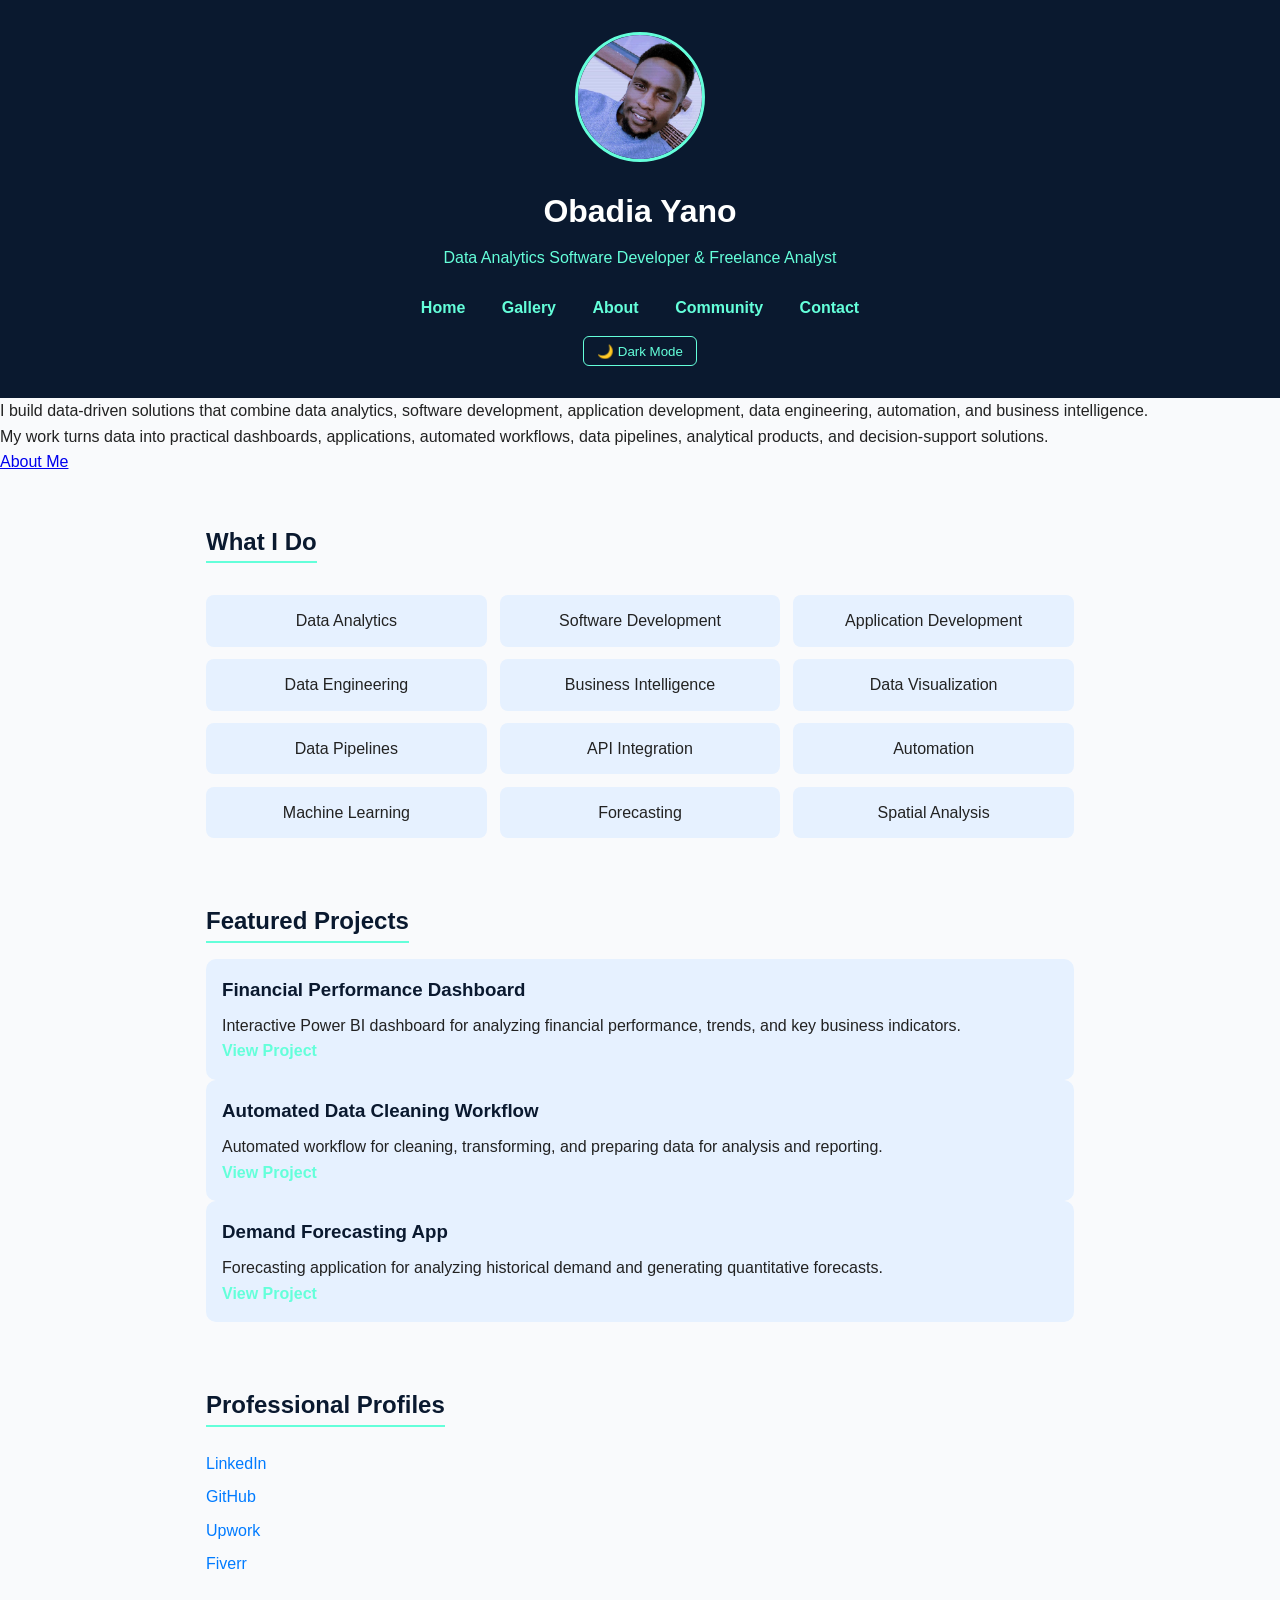
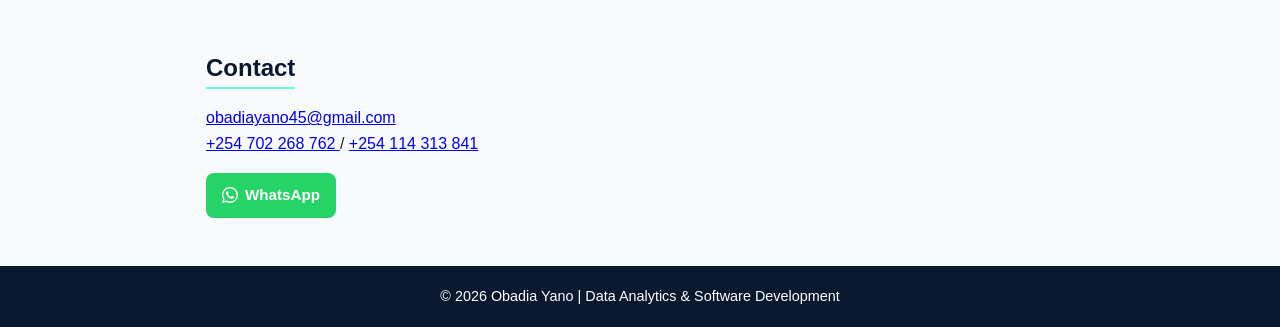
==== index.html @ 580455c5 "Remove hero section from index.html Removed hero section from the index.html file.  Signed-off-by: Y" ====
<!DOCTYPE html>
<html lang="en">

<head>
  <meta charset="UTF-8">
  <meta name="viewport" content="width=device-width, initial-scale=1.0">

  <meta
    name="description"
    content="Obadia Yano is a Data Analytics Software Developer working across data analytics, software development, application development, data engineering, automation, dashboards, APIs, forecasting, and business intelligence."
  >

  <title>Obadia Yano | Data Analytics Software Developer</title>

  <link rel="stylesheet" href="style.css">
</head>

<body>

  <!-- =========================================
       HEADER
       ========================================= -->

  <header>

  <div class="profile-section">

    <img
      src="yano.jpg"
      alt="Obadia Yano"
      class="profile-pic"
    >

    <h1>Obadia Yano</h1>

    <p class="subtitle">
      Data Analytics Software Developer & Freelance Analyst
    </p>

  </div>

  <nav>
    <a href="index.html">Home</a>
    <a href="gallery.html">Gallery</a>
    <a href="about.html">About</a>
    <a href="community.html">Community</a>
    <a href="#contact">Contact</a>
  </nav>

  <button
    id="theme-toggle"
    type="button"
    aria-label="Toggle dark mode">
    🌙 Dark Mode
  </button>

</header>


    <p>
      I build data-driven solutions that combine data analytics,
      software development, application development, data engineering,
      automation, and business intelligence.
    </p>

    <p>
      My work turns data into practical dashboards, applications,
      automated workflows, data pipelines, analytical products,
      and decision-support solutions.
    </p>

    <a href="about.html" class="btn">
      About Me
    </a>

  </section>


  <!-- =========================================
       WHAT I DO
       ========================================= -->

  <section class="fade-in">

    <h2>What I Do</h2>

    <ul class="skills-list">

      <li>Data Analytics</li>

      <li>Software Development</li>

      <li>Application Development</li>

      <li>Data Engineering</li>

      <li>Business Intelligence</li>

      <li>Data Visualization</li>

      <li>Data Pipelines</li>

      <li>API Integration</li>

      <li>Automation</li>

      <li>Machine Learning</li>

      <li>Forecasting</li>

      <li>Spatial Analysis</li>

    </ul>

  </section>


  <!-- =========================================
       FEATURED PROJECTS
       ========================================= -->

  <section class="fade-in">

    <h2>Featured Projects</h2>

    <div class="projects">

      <div class="project-card">

        <h3>Financial Performance Dashboard</h3>

        <p>
          Interactive Power BI dashboard for analyzing financial
          performance, trends, and key business indicators.
        </p>

        <a
          href="https://app.powerbi.com/view?r=eyJrIjoiZDYzMDY3MjMtMTlkMC00MjZhLTliOWUtNGQ0YzJhZDMxMzE3IiwidCI6IjBmZjgyZDc5LTZhYmQtNDA0Yi05ZWY2LTY0YjQ0NWRhMGE1NiJ9&pageName=ecc4593bc2b9614a6ef8&disablecdnExpiration=1777320042"
          target="_blank"
          rel="noopener noreferrer"
          class="btn">
          View Project
        </a>

      </div>


      <div class="project-card">

        <h3>Automated Data Cleaning Workflow</h3>

        <p>
          Automated workflow for cleaning, transforming, and preparing
          data for analysis and reporting.
        </p>

        <a
          href="https://github.com/YanoObed"
          target="_blank"
          rel="noopener noreferrer"
          class="btn">
          View Project
        </a>

      </div>


      <div class="project-card">

        <h3>Demand Forecasting App</h3>

        <p>
          Forecasting application for analyzing historical demand
          and generating quantitative forecasts.
        </p>

        <a
          href="https://github.com/YanoObed"
          target="_blank"
          rel="noopener noreferrer"
          class="btn">
          View Project
        </a>

      </div>

    </div>

  </section>


  <!-- =========================================
       PROFESSIONAL PROFILES
       ========================================= -->

  <section class="fade-in">

    <h2>Professional Profiles</h2>

    <ul class="links">

      <li>
        <a
          href="https://www.linkedin.com/in/obadia-yano-761025238/"
          target="_blank"
          rel="noopener noreferrer">
          LinkedIn
        </a>
      </li>

      <li>
        <a
          href="https://github.com/YanoObed"
          target="_blank"
          rel="noopener noreferrer">
          GitHub
        </a>
      </li>

      <li>
        <a
          href="https://www.upwork.com/freelancers/~016cd408593ab0bb49"
          target="_blank"
          rel="noopener noreferrer">
          Upwork
        </a>
      </li>

      <li>
        <a
          href="https://www.fiverr.com/trish_carol"
          target="_blank"
          rel="noopener noreferrer">
          Fiverr
        </a>
      </li>

    </ul>

  </section>


  <!-- =========================================
       CONTACT
       ========================================= -->

  <section id="contact" class="fade-in">

    <h2>Contact</h2>

    <p>
      <a href="mailto:obadiayano45@gmail.com">
        obadiayano45@gmail.com
      </a>
    </p>

    <p>
      <a href="tel:+254702268762">
        +254 702 268 762
      </a>
      /
      <a href="tel:+254114313841">
        +254 114 313 841
      </a>
    </p>

    <a
      href="https://wa.me/254702268762"
      target="_blank"
      rel="noopener noreferrer"
      class="whatsapp-btn"
      aria-label="Contact me on WhatsApp">

      <svg
        viewBox="0 0 24 24"
        aria-hidden="true">

        <path d="M17.472 14.382c-.297-.149-1.758-.867-2.03-.967-.273-.099-.471-.148-.67.15-.197.297-.767.966-.94 1.164-.173.199-.347.223-.644.075-.297-.15-1.255-.463-2.39-1.475-.883-.788-1.48-1.761-1.653-2.059-.173-.297-.018-.458.13-.606.134-.133.298-.347.446-.52.149-.174.198-.298.198-.497.099-.198.05-.372-.025-.521-.075-.148-.669-1.611-.916-2.206-.242-.579-.487-.5-.669-.51l-.57-.01c-.198 0-.52.074-.792.372-.272.297-1.04 1.016-1.04 2.479 0 1.462 1.065 2.875 1.213 3.074.149.198 2.096 3.2 5.077 4.487.709.306 1.262.489 1.694.626.712.227 1.36.195 1.872.118.571-.085 1.758-.719 2.006-1.413.248-.694.248-1.289.173-1.413-.074-.124-.272-.198-.57-.347m-5.421 7.403h-.004a9.87 9.87 0 01-5.031-1.378l-.361-.214-3.741.982 1-3.648-.235-.374a9.87 9.87 0 01-1.511-5.26c.001-5.45 4.436-9.884 9.888-9.884 2.64.001 5.122 1.03 6.986 2.896a9.825 9.825 0 012.893 6.994c-.002 5.45-4.437 9.884-9.884 9.884m8.413-18.297A11.815 11.815 0 0012.05 0C5.495 0 .16 5.335.158 11.892c0 2.096.547 4.142 1.588 5.946L.057 24l6.304-1.654a11.882 11.882 0 005.683 1.448h.005c6.554 0 11.89-5.335 11.893-11.893a11.821 11.821 0 00-3.478-8.413"/>
      </svg>

      <span>WhatsApp</span>

    </a>

  </section>


  <!-- =========================================
       FOOTER
       ========================================= -->

  <footer>

    <p>
      © 2026 Obadia Yano | Data Analytics & Software Development
    </p>

  </footer>


  <!-- =========================================
       JAVASCRIPT
       ========================================= -->

  <script src="script.js"></script>

</body>

</html>
---- style.css ----
:root {
  --bg-color: #f9fafc;
  --text-color: #222;
  --accent: #64ffda;
  --header-bg: #0a192f;
}

body.dark {
  --bg-color: #0a192f;
  --text-color: #f9fafc;
  --accent: #64ffda;
  --header-bg: #112240;
}

* {
  margin: 0;
  padding: 0;
  box-sizing: border-box;
  font-family: 'Segoe UI', Tahoma, Geneva, Verdana, sans-serif;
}

body {
  background-color: var(--bg-color);
  color: var(--text-color);
  line-height: 1.6;
  transition: background 0.4s, color 0.4s;
}

/* Header */
header {
  text-align: center;
  background-color: var(--header-bg);
  color: #fff;
  padding: 2rem 1rem;
}

.profile-section {
  display: flex;
  flex-direction: column;
  align-items: center;
}

.profile-pic,
.profile-image {
  width: 130px;
  height: 130px;
  object-fit: cover;
  border-radius: 50%;
  border: 3px solid var(--accent);
  display: block;
  margin: 0 auto 1.5rem;
}

.subtitle {
  color: var(--accent);
  margin-top: 0.5rem;
}

#theme-toggle {
  margin-top: 1rem;
  background: transparent;
  border: 1px solid var(--accent);
  color: var(--accent);
  padding: 0.4rem 0.8rem;
  border-radius: 6px;
  cursor: pointer;
  transition: background 0.3s;
}

#theme-toggle:hover {
  background: var(--accent);
  color: #0a192f;
}

/* Navigation */
nav {
  margin-top: 1.5rem;
}

nav a {
  color: var(--accent);
  text-decoration: none;
  margin: 0 1rem;
  font-weight: bold;
}

nav a:hover {
  text-decoration: underline;
}

/* Sections */
section {
  max-width: 900px;
  margin: 2rem auto;
  padding: 1rem;
}

h2 {
  color: var(--header-bg);
  margin-bottom: 1rem;
  border-bottom: 2px solid var(--accent);
  display: inline-block;
}

/* Skills */
.skills-list {
  list-style: none;
  display: grid;
  grid-template-columns: repeat(auto-fit, minmax(220px, 1fr));
  gap: 0.8rem;
  margin-top: 1rem;
}

.skills-list li {
  background: #e6f1ff;
  padding: 0.8rem;
  border-radius: 8px;
  text-align: center;
  font-weight: 500;
}

body.dark .skills-list li {
  background: #112240;
}

/* Projects */
.projects-grid {
  display: grid;
  grid-template-columns: repeat(auto-fit, minmax(260px, 1fr));
  gap: 1rem;
  margin-top: 1rem;
}

.project-card {
  background: #e6f1ff;
  border-radius: 10px;
  padding: 1rem;
  transition: transform 0.3s;
}

body.dark .project-card {
  background: #112240;
}

.project-card:hover {
  transform: translateY(-5px);
}

.project-card h3 {
  color: var(--header-bg);
  margin-bottom: 0.5rem;
}

.project-card a {
  color: var(--accent);
  font-weight: bold;
  text-decoration: none;
}

/* Links */
.links li {
  list-style: none;
  margin: 0.5rem 0;
}

.links a {
  color: var(--accent);
  text-decoration: none;
  font-weight: bold;
}

.links a:hover {
  text-decoration: underline;
}

/* Hire Me Button */
.hire-btn {
  display: inline-block;
  margin-top: 1rem;
  padding: 0.7rem 1.2rem;
  background: var(--accent);
  color: #0a192f;
  font-weight: bold;
  border-radius: 8px;
  text-decoration: none;
  transition: transform 0.2s ease, background 0.3s;
}

.hire-btn:hover {
  background: #fff;
  transform: scale(1.05);
}

/* Animations */
.fade-in {
  opacity: 0;
  transform: translateY(20px);
  transition: opacity 0.6s ease-out, transform 0.6s ease-out;
}

.fade-in.visible {
  opacity: 1;
  transform: translateY(0);
}

/* Footer */
footer {
  text-align: center;
  background: var(--header-bg);
  color: #fff;
  padding: 1.2rem 0;
  margin-top: 2rem;
  font-size: 0.9rem;
}

/* Responsive */
@media (max-width: 600px) {
  header h1 {
    font-size: 1.8rem;
  }

  nav a {
    display: inline-block;
    margin: 0.4rem;
    font-size: 0.9rem;
  }

  section {
    padding: 0.5rem;
  }
}

/* Blue Styling for Professional Links & Buttons */
/* Blue color for LinkedIn, GitHub, Upwork, and "View Project" links */
.links a[href*="linkedin"],
.links a[href*="github"],
.links a[href*="upwork"],
.links a[href*="fiverr"] {
  color: #007bff; /* bright blue */
  text-decoration: none;
  font-weight: normal;
}

.links a[href*="linkedin"]:hover,
.links a[href*="github"]:hover,
.links a[href*="upwork"]:hover,
.links a[href*="fiverr"]:hover {
  color: #0056b3; /* darker blue on hover */
  text-decoration: underline;
}

/* Dark mode */
body.dark .links a[href*="linkedin"],
body.dark .links a[href*="github"],
body.dark .links a[href*="upwork"],
body.dark .links a[href*="fiverr"] {
  color: #66aaff;
}

body.dark .links a[href*="linkedin"]:hover,
body.dark .links a[href*="github"]:hover,
body.dark .links a[href*="upwork"]:hover,
body.dark .links a[href*="fiverr"]:hover {
  color: #99cfff;
}

/* ============================= */
/* Hire Me Button in Blue */
/* ============================= */
.hire-btn {
  background: #007bff; /* main blue */
  color: #fff; /* white text */
  border: none;
  font-weight: bold;
  border-radius: 8px;
  text-decoration: none;
  transition: transform 0.2s ease, background 0.3s;
}

.hire-btn:hover {
  background: #0056b3; /* darker blue hover */
  transform: scale(1.05);
  color: #fff;
}

/* Dark mode version */
body.dark .hire-btn {
  background: #66aaff; /* lighter blue for dark backgrounds */
  color: #0a192f;
}

body.dark .hire-btn:hover {
  background: #99cfff;
  color: #0a192f;
}

/* ============================= */
/* COMMUNITY SECTION UPGRADE */
/* ============================= */

.community-section {
  padding: 50px 20px;
  text-align: center;
}

.community-section p {
  max-width: 600px;
  margin: 0 auto;
  opacity: 0.8;
}

/* Grid Layout */
.community-grid {
  display: grid;
  grid-template-columns: repeat(auto-fit, minmax(280px, 1fr));
  gap: 25px;
  margin-top: 30px;
}

/* Card Design */
.community-card {
  background: var(--header-bg);
  color: #fff;
  padding: 25px;
  border-radius: 12px;
  text-align: left;
  position: relative;
  overflow: hidden;
  transition: all 0.3s ease;
  border: 1px solid rgba(255,255,255,0.05);
}

/* Accent top line */
.community-card::before {
  content: "";
  position: absolute;
  top: 0;
  left: 0;
  width: 100%;
  height: 4px;
  background: var(--accent);
}

/* Hover effect */
.community-card:hover {
  transform: translateY(-8px) scale(1.01);
  box-shadow: 0 10px 25px rgba(0,0,0,0.2);
}

/* Titles */
.community-card h3 {
  margin-bottom: 8px;
  font-size: 1.2rem;
}

.community-card h4 {
  font-size: 0.9rem;
  opacity: 0.7;
  margin-bottom: 10px;
}

/* Text */
.community-card p {
  font-size: 0.95rem;
  line-height: 1.5;
}

/* List */
.community-card ul {
  margin: 10px 0;
  padding-left: 18px;
}

.community-card li {
  font-size: 0.9rem;
  margin-bottom: 5px;
}

/* Button Link */
.community-card a {
  display: inline-block;
  margin-top: 12px;
  padding: 8px 14px;
  background: var(--accent);
  color: #0a192f;
  font-weight: bold;
  border-radius: 6px;
  text-decoration: none;
  transition: 0.3s;
}

.community-card a:hover {
  background: #fff;
  color: #0a192f;
}

/* Dark Mode Fix */
body.dark .community-card {
  background: #112240;
}

/* =========================================
   FLOATING SOCIAL MEDIA ICONS
   ========================================= */

.floating-socials {
  position: fixed;
  right: 22px;
  bottom: 22px;

  display: flex;
  flex-direction: column;
  gap: 12px;

  z-index: 9999;
}

.floating-socials a {
  width: 50px;
  height: 50px;

  display: flex;
  align-items: center;
  justify-content: center;

  border-radius: 50%;

  background: #112240;
  color: #64ffda;

  font-size: 24px;
  text-decoration: none;

  box-shadow: 0 4px 12px rgba(0, 0, 0, 0.25);

  transition:
    transform 0.25s ease,
    opacity 0.25s ease,
    box-shadow 0.25s ease;
}

.floating-socials a:hover {
  transform: translateY(-4px) scale(1.08);
  opacity: 0.9;

  box-shadow:
    0 6px 18px rgba(0, 0, 0, 0.35);
}

.floating-socials a i {
  display: block;
}


/* =========================================
   MOBILE
   ========================================= */

@media (max-width: 600px) {

  .floating-socials {
    right: 15px;
    bottom: 15px;
    gap: 10px;
  }

  .floating-socials a {
    width: 45px;
    height: 45px;
    font-size: 21px;
  }

}

/* =========================================
   WHATSAPP CONTACT BUTTON
   ========================================= */

.whatsapp-btn {
  display: inline-flex;
  align-items: center;
  gap: 7px;

  margin-top: 1rem;
  padding: 0.65rem 1rem;

  background: #25D366;
  color: #fff;

  font-weight: bold;
  font-size: 0.95rem;
  border-radius: 8px;
  text-decoration: none;

  transition:
    transform 0.2s ease,
    background 0.3s ease;
}

.whatsapp-btn:hover {
  background: #1ebe5d;
  color: #fff;
  transform: translateY(-2px);
}

.whatsapp-btn svg {
  width: 16px;
  height: 16px;
  fill: currentColor;
  flex-shrink: 0;
}
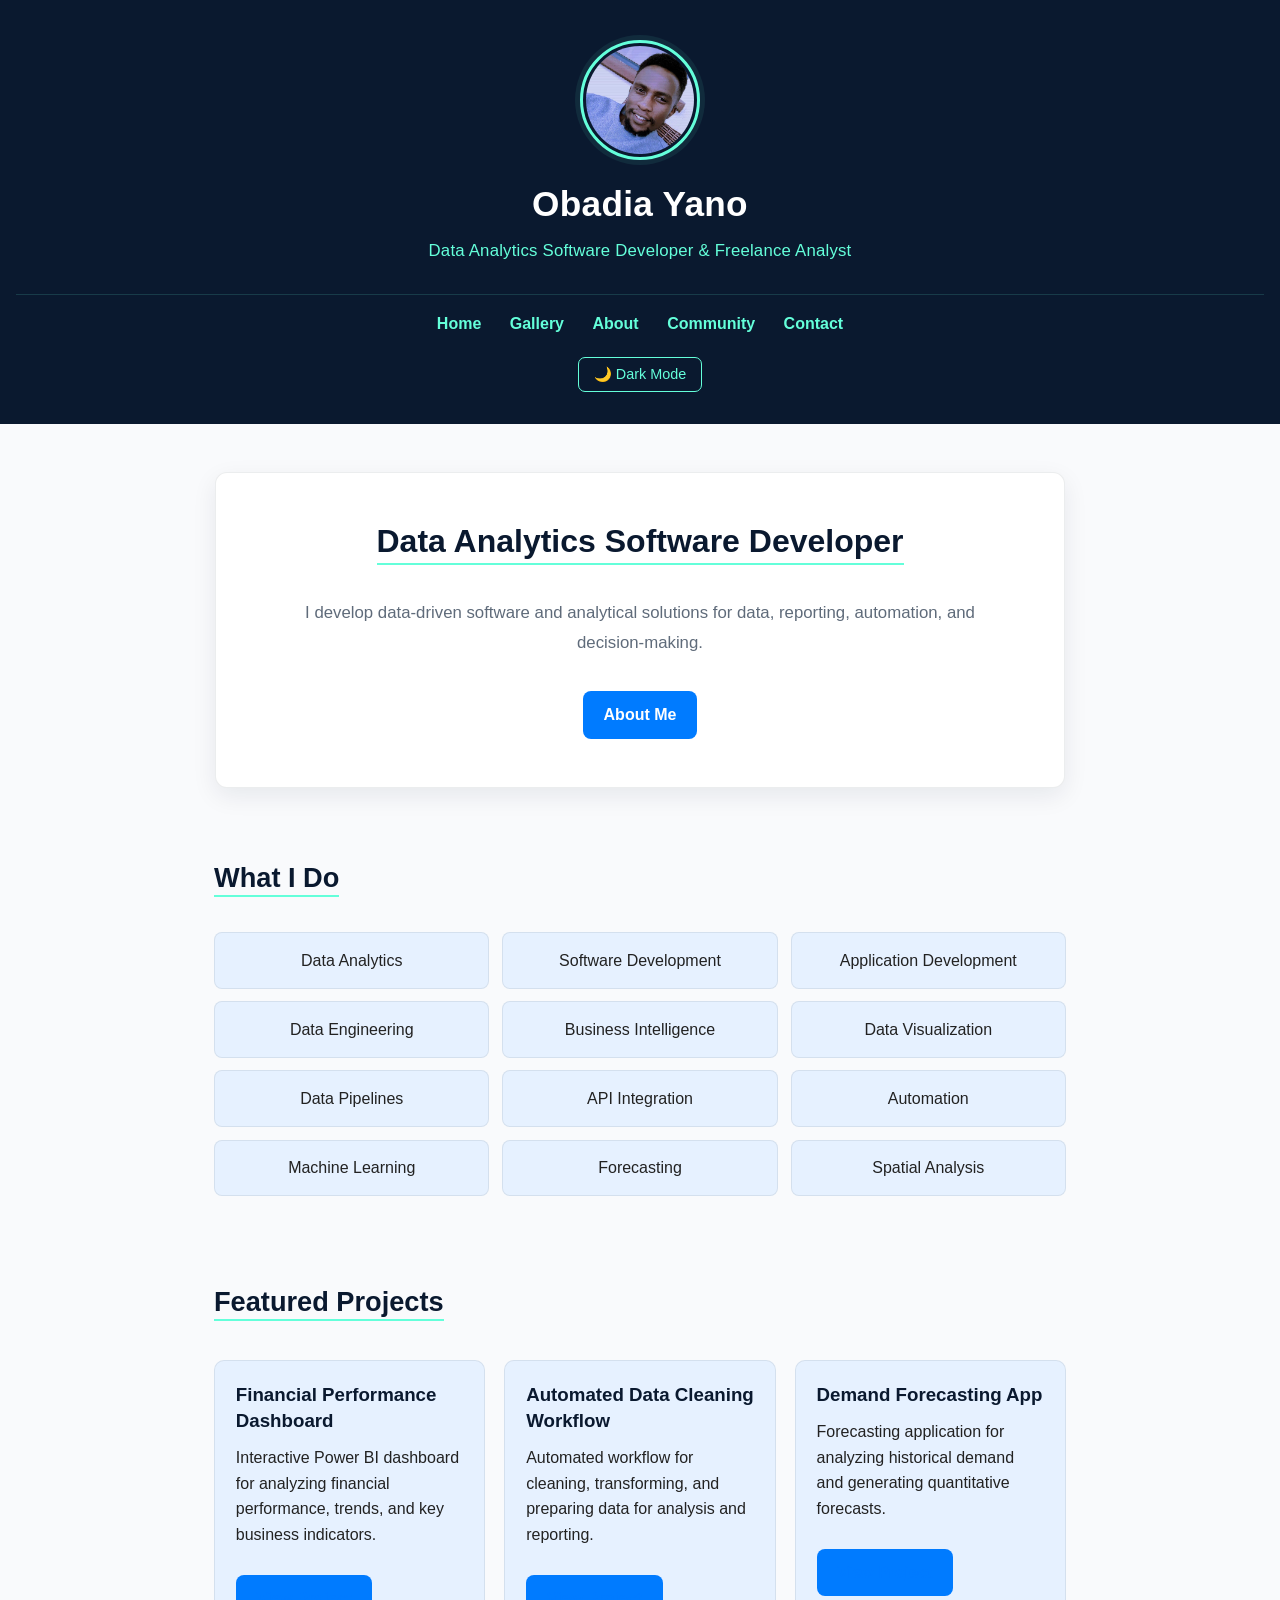
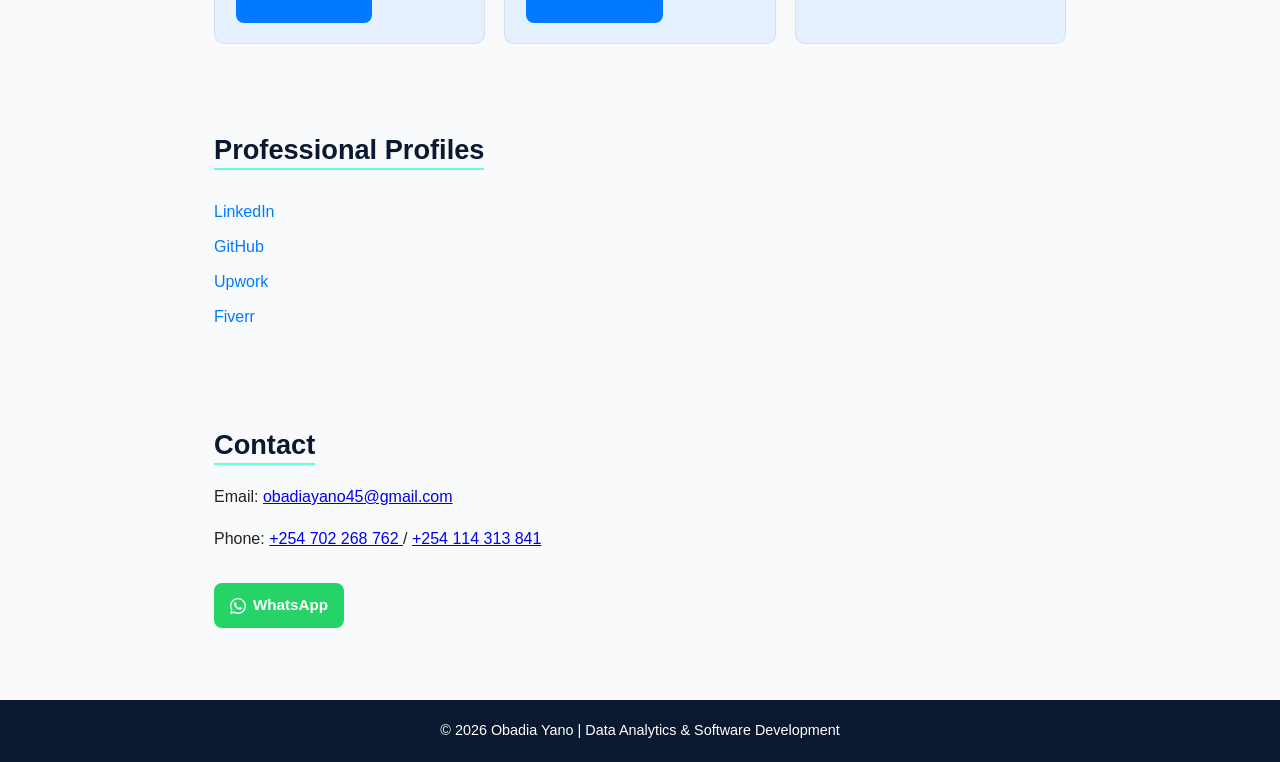
==== commit d44bf711: "Refactor HTML structure and improve formatting Signed-off-by: Yano Obed <obadiayano45@gmail.com>" ====
--- a/index.html
+++ b/index.html
@@ -23,50 +23,51 @@
 
   <header>
 
-  <div class="profile-section">
-
-    <img
-      src="yano.jpg"
-      alt="Obadia Yano"
-      class="profile-pic"
-    >
-
-    <h1>Obadia Yano</h1>
-
-    <p class="subtitle">
-      Data Analytics Software Developer & Freelance Analyst
-    </p>
-
-  </div>
-
-  <nav>
-    <a href="index.html">Home</a>
-    <a href="gallery.html">Gallery</a>
-    <a href="about.html">About</a>
-    <a href="community.html">Community</a>
-    <a href="#contact">Contact</a>
-  </nav>
-
-  <button
-    id="theme-toggle"
-    type="button"
-    aria-label="Toggle dark mode">
-    🌙 Dark Mode
-  </button>
-
-</header>
-
+    <div class="profile-section">
+
+      <img
+        src="yano.jpg"
+        alt="Obadia Yano"
+        class="profile-pic"
+      >
+
+      <h1>Obadia Yano</h1>
+
+      <p class="subtitle">
+        Data Analytics Software Developer & Freelance Analyst
+      </p>
+
+    </div>
+
+    <nav>
+      <a href="index.html">Home</a>
+      <a href="gallery.html">Gallery</a>
+      <a href="about.html">About</a>
+      <a href="community.html">Community</a>
+      <a href="#contact">Contact</a>
+    </nav>
+
+    <button
+      id="theme-toggle"
+      type="button"
+      aria-label="Toggle dark mode">
+      🌙 Dark Mode
+    </button>
+
+  </header>
+
+
+  <!-- =========================================
+       HERO
+       ========================================= -->
+
+  <section class="hero fade-in">
+
+    <h2>Data Analytics Software Developer</h2>
 
     <p>
-      I build data-driven solutions that combine data analytics,
-      software development, application development, data engineering,
-      automation, and business intelligence.
-    </p>
-
-    <p>
-      My work turns data into practical dashboards, applications,
-      automated workflows, data pipelines, analytical products,
-      and decision-support solutions.
+      I develop data-driven software and analytical solutions
+      for data, reporting, automation, and decision-making.
     </p>
 
     <a href="about.html" class="btn">
@@ -249,12 +250,14 @@
     <h2>Contact</h2>
 
     <p>
+      Email:
       <a href="mailto:obadiayano45@gmail.com">
         obadiayano45@gmail.com
       </a>
     </p>
 
     <p>
+      Phone:
       <a href="tel:+254702268762">
         +254 702 268 762
       </a>
--- a/style.css
+++ b/style.css
@@ -1,108 +1,263 @@
+/* =========================================
+   GLOBAL VARIABLES
+   ========================================= */
+
 :root {
   --bg-color: #f9fafc;
+  --surface-color: #ffffff;
+  --card-color: #e6f1ff;
   --text-color: #222;
+  --muted-text: #5f6b7a;
   --accent: #64ffda;
   --header-bg: #0a192f;
+  --button-blue: #007bff;
+  --button-blue-hover: #0056b3;
+  --border-color: rgba(10, 25, 47, 0.08);
+  --shadow: 0 8px 25px rgba(10, 25, 47, 0.08);
 }
 
 body.dark {
   --bg-color: #0a192f;
+  --surface-color: #112240;
+  --card-color: #112240;
   --text-color: #f9fafc;
+  --muted-text: #b8c2d1;
   --accent: #64ffda;
   --header-bg: #112240;
-}
+  --border-color: rgba(255, 255, 255, 0.08);
+  --shadow: 0 8px 25px rgba(0, 0, 0, 0.25);
+}
+
+
+/* =========================================
+   RESET
+   ========================================= */
 
 * {
   margin: 0;
   padding: 0;
   box-sizing: border-box;
-  font-family: 'Segoe UI', Tahoma, Geneva, Verdana, sans-serif;
-}
+  font-family: "Segoe UI", Tahoma, Geneva, Verdana, sans-serif;
+}
+
+
+/* =========================================
+   BODY
+   ========================================= */
 
 body {
   background-color: var(--bg-color);
   color: var(--text-color);
   line-height: 1.6;
-  transition: background 0.4s, color 0.4s;
-}
-
-/* Header */
+  transition:
+    background-color 0.4s ease,
+    color 0.4s ease;
+}
+
+
+/* =========================================
+   HEADER
+   ========================================= */
+
 header {
   text-align: center;
   background-color: var(--header-bg);
   color: #fff;
-  padding: 2rem 1rem;
-}
+  padding: 2.5rem 1rem 2rem;
+}
+
+
+/* =========================================
+   PROFILE SECTION
+   ========================================= */
 
 .profile-section {
   display: flex;
   flex-direction: column;
   align-items: center;
-}
-
-.profile-pic,
-.profile-image {
-  width: 130px;
-  height: 130px;
+  justify-content: center;
+}
+
+.profile-pic {
+  width: 120px;
+  height: 120px;
   object-fit: cover;
   border-radius: 50%;
   border: 3px solid var(--accent);
-  display: block;
-  margin: 0 auto 1.5rem;
+  padding: 3px;
+  margin-bottom: 1rem;
+  box-shadow: 0 0 0 5px rgba(100, 255, 218, 0.08);
+}
+
+.profile-section h1 {
+  margin: 0;
+  font-size: 2.2rem;
+  font-weight: 700;
+  letter-spacing: 0.3px;
 }
 
 .subtitle {
   color: var(--accent);
-  margin-top: 0.5rem;
-}
+  margin-top: 0.35rem;
+  font-size: 1.05rem;
+  font-weight: 500;
+  letter-spacing: 0.2px;
+}
+
+
+/* =========================================
+   NAVIGATION
+   ========================================= */
+
+nav {
+  margin-top: 1.8rem;
+  padding-top: 1rem;
+  border-top: 1px solid rgba(100, 255, 218, 0.15);
+}
+
+nav a {
+  color: var(--accent);
+  text-decoration: none;
+  margin: 0 0.75rem;
+  font-weight: 600;
+  transition:
+    color 0.25s ease,
+    opacity 0.25s ease;
+}
+
+nav a:hover {
+  color: #fff;
+  opacity: 0.9;
+}
+
+
+/* =========================================
+   THEME TOGGLE
+   ========================================= */
 
 #theme-toggle {
-  margin-top: 1rem;
+  margin-top: 1.3rem;
   background: transparent;
   border: 1px solid var(--accent);
   color: var(--accent);
-  padding: 0.4rem 0.8rem;
-  border-radius: 6px;
+  padding: 0.5rem 0.9rem;
+  border-radius: 7px;
   cursor: pointer;
-  transition: background 0.3s;
+  font-size: 0.9rem;
+  transition:
+    background 0.3s ease,
+    color 0.3s ease,
+    transform 0.2s ease;
 }
 
 #theme-toggle:hover {
   background: var(--accent);
   color: #0a192f;
-}
-
-/* Navigation */
-nav {
-  margin-top: 1.5rem;
-}
-
-nav a {
-  color: var(--accent);
-  text-decoration: none;
-  margin: 0 1rem;
-  font-weight: bold;
-}
-
-nav a:hover {
-  text-decoration: underline;
-}
-
-/* Sections */
+  transform: translateY(-2px);
+}
+
+
+/* =========================================
+   GENERAL SECTIONS
+   ========================================= */
+
 section {
   max-width: 900px;
-  margin: 2rem auto;
-  padding: 1rem;
-}
+  margin: 2.5rem auto;
+  padding: 1.5rem;
+}
+
+section p {
+  margin-bottom: 1rem;
+}
+
+
+/* =========================================
+   HEADINGS
+   ========================================= */
 
 h2 {
   color: var(--header-bg);
-  margin-bottom: 1rem;
+  margin-bottom: 1.2rem;
   border-bottom: 2px solid var(--accent);
   display: inline-block;
-}
-
-/* Skills */
+  font-size: 1.7rem;
+  line-height: 1.3;
+}
+
+body.dark h2 {
+  color: var(--accent);
+}
+
+h3 {
+  line-height: 1.4;
+}
+
+
+/* =========================================
+   HERO SECTION
+   ========================================= */
+
+.hero {
+  max-width: 850px;
+  margin: 3rem auto;
+  padding: 3rem 2rem;
+  text-align: center;
+  background: var(--surface-color);
+  border-radius: 12px;
+  box-shadow: var(--shadow);
+  border: 1px solid var(--border-color);
+}
+
+.hero h2 {
+  font-size: 2rem;
+  margin-bottom: 1.3rem;
+}
+
+.hero p {
+  max-width: 720px;
+  margin: 0.8rem auto;
+  color: var(--muted-text);
+  font-size: 1.05rem;
+  line-height: 1.8;
+}
+
+body.dark .hero p {
+  color: var(--muted-text);
+}
+
+
+/* =========================================
+   GENERAL BUTTON
+   ========================================= */
+
+.btn {
+  display: inline-block;
+  margin-top: 1.2rem;
+  padding: 0.7rem 1.3rem;
+  background: var(--button-blue);
+  color: #fff;
+  font-weight: 600;
+  border-radius: 8px;
+  text-decoration: none;
+  transition:
+    transform 0.2s ease,
+    background 0.3s ease,
+    box-shadow 0.3s ease;
+}
+
+.btn:hover {
+  background: var(--button-blue-hover);
+  color: #fff;
+  transform: translateY(-2px);
+  box-shadow: 0 5px 15px rgba(0, 123, 255, 0.2);
+}
+
+
+/* =========================================
+   SKILLS
+   ========================================= */
+
 .skills-list {
   list-style: none;
   display: grid;
@@ -112,90 +267,155 @@
 }
 
 .skills-list li {
-  background: #e6f1ff;
-  padding: 0.8rem;
+  background: var(--card-color);
+  padding: 0.9rem;
   border-radius: 8px;
   text-align: center;
   font-weight: 500;
-}
-
-body.dark .skills-list li {
-  background: #112240;
-}
-
-/* Projects */
+  border: 1px solid var(--border-color);
+  transition:
+    transform 0.2s ease,
+    box-shadow 0.2s ease;
+}
+
+.skills-list li:hover {
+  transform: translateY(-3px);
+  box-shadow: var(--shadow);
+}
+
+
+/* =========================================
+   PROJECTS
+   ========================================= */
+
+.projects,
 .projects-grid {
   display: grid;
   grid-template-columns: repeat(auto-fit, minmax(260px, 1fr));
-  gap: 1rem;
-  margin-top: 1rem;
+  gap: 1.2rem;
+  margin-top: 1.2rem;
 }
 
 .project-card {
-  background: #e6f1ff;
+  background: var(--card-color);
   border-radius: 10px;
-  padding: 1rem;
-  transition: transform 0.3s;
-}
-
-body.dark .project-card {
-  background: #112240;
+  padding: 1.3rem;
+  border: 1px solid var(--border-color);
+  transition:
+    transform 0.3s ease,
+    box-shadow 0.3s ease;
 }
 
 .project-card:hover {
   transform: translateY(-5px);
+  box-shadow: var(--shadow);
 }
 
 .project-card h3 {
   color: var(--header-bg);
+  margin-bottom: 0.7rem;
+}
+
+body.dark .project-card h3 {
+  color: var(--accent);
+}
+
+.project-card p {
+  color: var(--text-color);
   margin-bottom: 0.5rem;
 }
 
 .project-card a {
-  color: var(--accent);
-  font-weight: bold;
-  text-decoration: none;
-}
-
-/* Links */
+  color: var(--button-blue);
+  font-weight: 600;
+  text-decoration: none;
+}
+
+.project-card a:hover {
+  color: var(--button-blue-hover);
+  text-decoration: underline;
+}
+
+
+/* =========================================
+   PROFESSIONAL LINKS
+   ========================================= */
+
+.links {
+  list-style: none;
+}
+
 .links li {
-  list-style: none;
-  margin: 0.5rem 0;
+  margin: 0.6rem 0;
 }
 
 .links a {
-  color: var(--accent);
-  text-decoration: none;
-  font-weight: bold;
+  color: var(--button-blue);
+  text-decoration: none;
+  font-weight: 500;
+  transition: color 0.25s ease;
 }
 
 .links a:hover {
+  color: var(--button-blue-hover);
   text-decoration: underline;
 }
 
-/* Hire Me Button */
+body.dark .links a {
+  color: #66aaff;
+}
+
+body.dark .links a:hover {
+  color: #99cfff;
+}
+
+
+/* =========================================
+   HIRE ME BUTTON
+   ========================================= */
+
 .hire-btn {
   display: inline-block;
   margin-top: 1rem;
   padding: 0.7rem 1.2rem;
-  background: var(--accent);
-  color: #0a192f;
+  background: var(--button-blue);
+  color: #fff;
+  border: none;
   font-weight: bold;
   border-radius: 8px;
   text-decoration: none;
-  transition: transform 0.2s ease, background 0.3s;
+  transition:
+    transform 0.2s ease,
+    background 0.3s ease;
 }
 
 .hire-btn:hover {
-  background: #fff;
-  transform: scale(1.05);
-}
-
-/* Animations */
+  background: var(--button-blue-hover);
+  transform: translateY(-2px);
+  color: #fff;
+}
+
+body.dark .hire-btn {
+  background: #66aaff;
+  color: #0a192f;
+}
+
+body.dark .hire-btn:hover {
+  background: #99cfff;
+  color: #0a192f;
+}
+
+
+/* =========================================
+   SCROLL ANIMATION
+   ========================================= */
+
 .fade-in {
   opacity: 0;
   transform: translateY(20px);
-  transition: opacity 0.6s ease-out, transform 0.6s ease-out;
+  transition:
+    opacity 0.6s ease-out,
+    transform 0.6s ease-out;
 }
 
 .fade-in.visible {
@@ -203,100 +423,10 @@
   transform: translateY(0);
 }
 
-/* Footer */
-footer {
-  text-align: center;
-  background: var(--header-bg);
-  color: #fff;
-  padding: 1.2rem 0;
-  margin-top: 2rem;
-  font-size: 0.9rem;
-}
-
-/* Responsive */
-@media (max-width: 600px) {
-  header h1 {
-    font-size: 1.8rem;
-  }
-
-  nav a {
-    display: inline-block;
-    margin: 0.4rem;
-    font-size: 0.9rem;
-  }
-
-  section {
-    padding: 0.5rem;
-  }
-}
-
-/* Blue Styling for Professional Links & Buttons */
-/* Blue color for LinkedIn, GitHub, Upwork, and "View Project" links */
-.links a[href*="linkedin"],
-.links a[href*="github"],
-.links a[href*="upwork"],
-.links a[href*="fiverr"] {
-  color: #007bff; /* bright blue */
-  text-decoration: none;
-  font-weight: normal;
-}
-
-.links a[href*="linkedin"]:hover,
-.links a[href*="github"]:hover,
-.links a[href*="upwork"]:hover,
-.links a[href*="fiverr"]:hover {
-  color: #0056b3; /* darker blue on hover */
-  text-decoration: underline;
-}
-
-/* Dark mode */
-body.dark .links a[href*="linkedin"],
-body.dark .links a[href*="github"],
-body.dark .links a[href*="upwork"],
-body.dark .links a[href*="fiverr"] {
-  color: #66aaff;
-}
-
-body.dark .links a[href*="linkedin"]:hover,
-body.dark .links a[href*="github"]:hover,
-body.dark .links a[href*="upwork"]:hover,
-body.dark .links a[href*="fiverr"]:hover {
-  color: #99cfff;
-}
-
-/* ============================= */
-/* Hire Me Button in Blue */
-/* ============================= */
-.hire-btn {
-  background: #007bff; /* main blue */
-  color: #fff; /* white text */
-  border: none;
-  font-weight: bold;
-  border-radius: 8px;
-  text-decoration: none;
-  transition: transform 0.2s ease, background 0.3s;
-}
-
-.hire-btn:hover {
-  background: #0056b3; /* darker blue hover */
-  transform: scale(1.05);
-  color: #fff;
-}
-
-/* Dark mode version */
-body.dark .hire-btn {
-  background: #66aaff; /* lighter blue for dark backgrounds */
-  color: #0a192f;
-}
-
-body.dark .hire-btn:hover {
-  background: #99cfff;
-  color: #0a192f;
-}
-
-/* ============================= */
-/* COMMUNITY SECTION UPGRADE */
-/* ============================= */
+
+/* =========================================
+   COMMUNITY SECTION
+   ========================================= */
 
 .community-section {
   padding: 50px 20px;
@@ -309,7 +439,6 @@
   opacity: 0.8;
 }
 
-/* Grid Layout */
 .community-grid {
   display: grid;
   grid-template-columns: repeat(auto-fit, minmax(280px, 1fr));
@@ -317,7 +446,6 @@
   margin-top: 30px;
 }
 
-/* Card Design */
 .community-card {
   background: var(--header-bg);
   color: #fff;
@@ -326,11 +454,12 @@
   text-align: left;
   position: relative;
   overflow: hidden;
-  transition: all 0.3s ease;
-  border: 1px solid rgba(255,255,255,0.05);
-}
-
-/* Accent top line */
+  transition:
+    transform 0.3s ease,
+    box-shadow 0.3s ease;
+  border: 1px solid rgba(255, 255, 255, 0.05);
+}
+
 .community-card::before {
   content: "";
   position: absolute;
@@ -341,13 +470,11 @@
   background: var(--accent);
 }
 
-/* Hover effect */
 .community-card:hover {
-  transform: translateY(-8px) scale(1.01);
-  box-shadow: 0 10px 25px rgba(0,0,0,0.2);
-}
-
-/* Titles */
+  transform: translateY(-6px);
+  box-shadow: 0 10px 25px rgba(0, 0, 0, 0.2);
+}
+
 .community-card h3 {
   margin-bottom: 8px;
   font-size: 1.2rem;
@@ -359,13 +486,11 @@
   margin-bottom: 10px;
 }
 
-/* Text */
 .community-card p {
   font-size: 0.95rem;
   line-height: 1.5;
 }
 
-/* List */
 .community-card ul {
   margin: 10px 0;
   padding-left: 18px;
@@ -376,7 +501,6 @@
   margin-bottom: 5px;
 }
 
-/* Button Link */
 .community-card a {
   display: inline-block;
   margin-top: 12px;
@@ -386,18 +510,21 @@
   font-weight: bold;
   border-radius: 6px;
   text-decoration: none;
-  transition: 0.3s;
+  transition:
+    background 0.3s ease,
+    transform 0.2s ease;
 }
 
 .community-card a:hover {
   background: #fff;
   color: #0a192f;
-}
-
-/* Dark Mode Fix */
+  transform: translateY(-2px);
+}
+
 body.dark .community-card {
   background: #112240;
 }
+
 
 /* =========================================
    FLOATING SOCIAL MEDIA ICONS
@@ -407,32 +534,24 @@
   position: fixed;
   right: 22px;
   bottom: 22px;
-
   display: flex;
   flex-direction: column;
   gap: 12px;
-
   z-index: 9999;
 }
 
 .floating-socials a {
   width: 50px;
   height: 50px;
-
   display: flex;
   align-items: center;
   justify-content: center;
-
   border-radius: 50%;
-
   background: #112240;
-  color: #64ffda;
-
+  color: var(--accent);
   font-size: 24px;
   text-decoration: none;
-
   box-shadow: 0 4px 12px rgba(0, 0, 0, 0.25);
-
   transition:
     transform 0.25s ease,
     opacity 0.25s ease,
@@ -442,35 +561,13 @@
 .floating-socials a:hover {
   transform: translateY(-4px) scale(1.08);
   opacity: 0.9;
-
-  box-shadow:
-    0 6px 18px rgba(0, 0, 0, 0.35);
+  box-shadow: 0 6px 18px rgba(0, 0, 0, 0.35);
 }
 
 .floating-socials a i {
   display: block;
 }
 
-
-/* =========================================
-   MOBILE
-   ========================================= */
-
-@media (max-width: 600px) {
-
-  .floating-socials {
-    right: 15px;
-    bottom: 15px;
-    gap: 10px;
-  }
-
-  .floating-socials a {
-    width: 45px;
-    height: 45px;
-    font-size: 21px;
-  }
-
-}
 
 /* =========================================
    WHATSAPP CONTACT BUTTON
@@ -480,27 +577,25 @@
   display: inline-flex;
   align-items: center;
   gap: 7px;
-
   margin-top: 1rem;
   padding: 0.65rem 1rem;
-
-  background: #25D366;
-  color: #fff;
-
+  background: #25d366;
+  color: #fff;
   font-weight: bold;
   font-size: 0.95rem;
   border-radius: 8px;
   text-decoration: none;
-
   transition:
     transform 0.2s ease,
-    background 0.3s ease;
+    background 0.3s ease,
+    box-shadow 0.2s ease;
 }
 
 .whatsapp-btn:hover {
   background: #1ebe5d;
   color: #fff;
   transform: translateY(-2px);
+  box-shadow: 0 5px 15px rgba(37, 211, 102, 0.25);
 }
 
 .whatsapp-btn svg {
@@ -509,3 +604,93 @@
   fill: currentColor;
   flex-shrink: 0;
 }
+
+
+/* =========================================
+   FOOTER
+   ========================================= */
+
+footer {
+  text-align: center;
+  background: var(--header-bg);
+  color: #fff;
+  padding: 1.2rem 1rem;
+  margin-top: 3rem;
+  font-size: 0.9rem;
+}
+
+
+/* =========================================
+   RESPONSIVE DESIGN
+   ========================================= */
+
+@media (max-width: 600px) {
+
+  header {
+    padding: 2rem 1rem 1.5rem;
+  }
+
+  .profile-pic {
+    width: 105px;
+    height: 105px;
+  }
+
+  .profile-section h1 {
+    font-size: 1.8rem;
+  }
+
+  .subtitle {
+    font-size: 0.95rem;
+  }
+
+  nav {
+    margin-top: 1.4rem;
+  }
+
+  nav a {
+    display: inline-block;
+    margin: 0.35rem 0.45rem;
+    font-size: 0.9rem;
+  }
+
+  section {
+    margin: 2rem auto;
+    padding: 1rem;
+  }
+
+  .hero {
+    margin: 2rem 0.75rem;
+    padding: 2rem 1.2rem;
+  }
+
+  .hero h2 {
+    font-size: 1.6rem;
+  }
+
+  .hero p {
+    font-size: 1rem;
+    line-height: 1.7;
+  }
+
+  .skills-list {
+    grid-template-columns: 1fr;
+  }
+
+  .projects,
+  .projects-grid {
+    grid-template-columns: 1fr;
+  }
+
+  .floating-socials {
+    right: 15px;
+    bottom: 15px;
+    gap: 10px;
+  }
+
+  .floating-socials a {
+    width: 45px;
+    height: 45px;
+    font-size: 21px;
+  }
+
+}
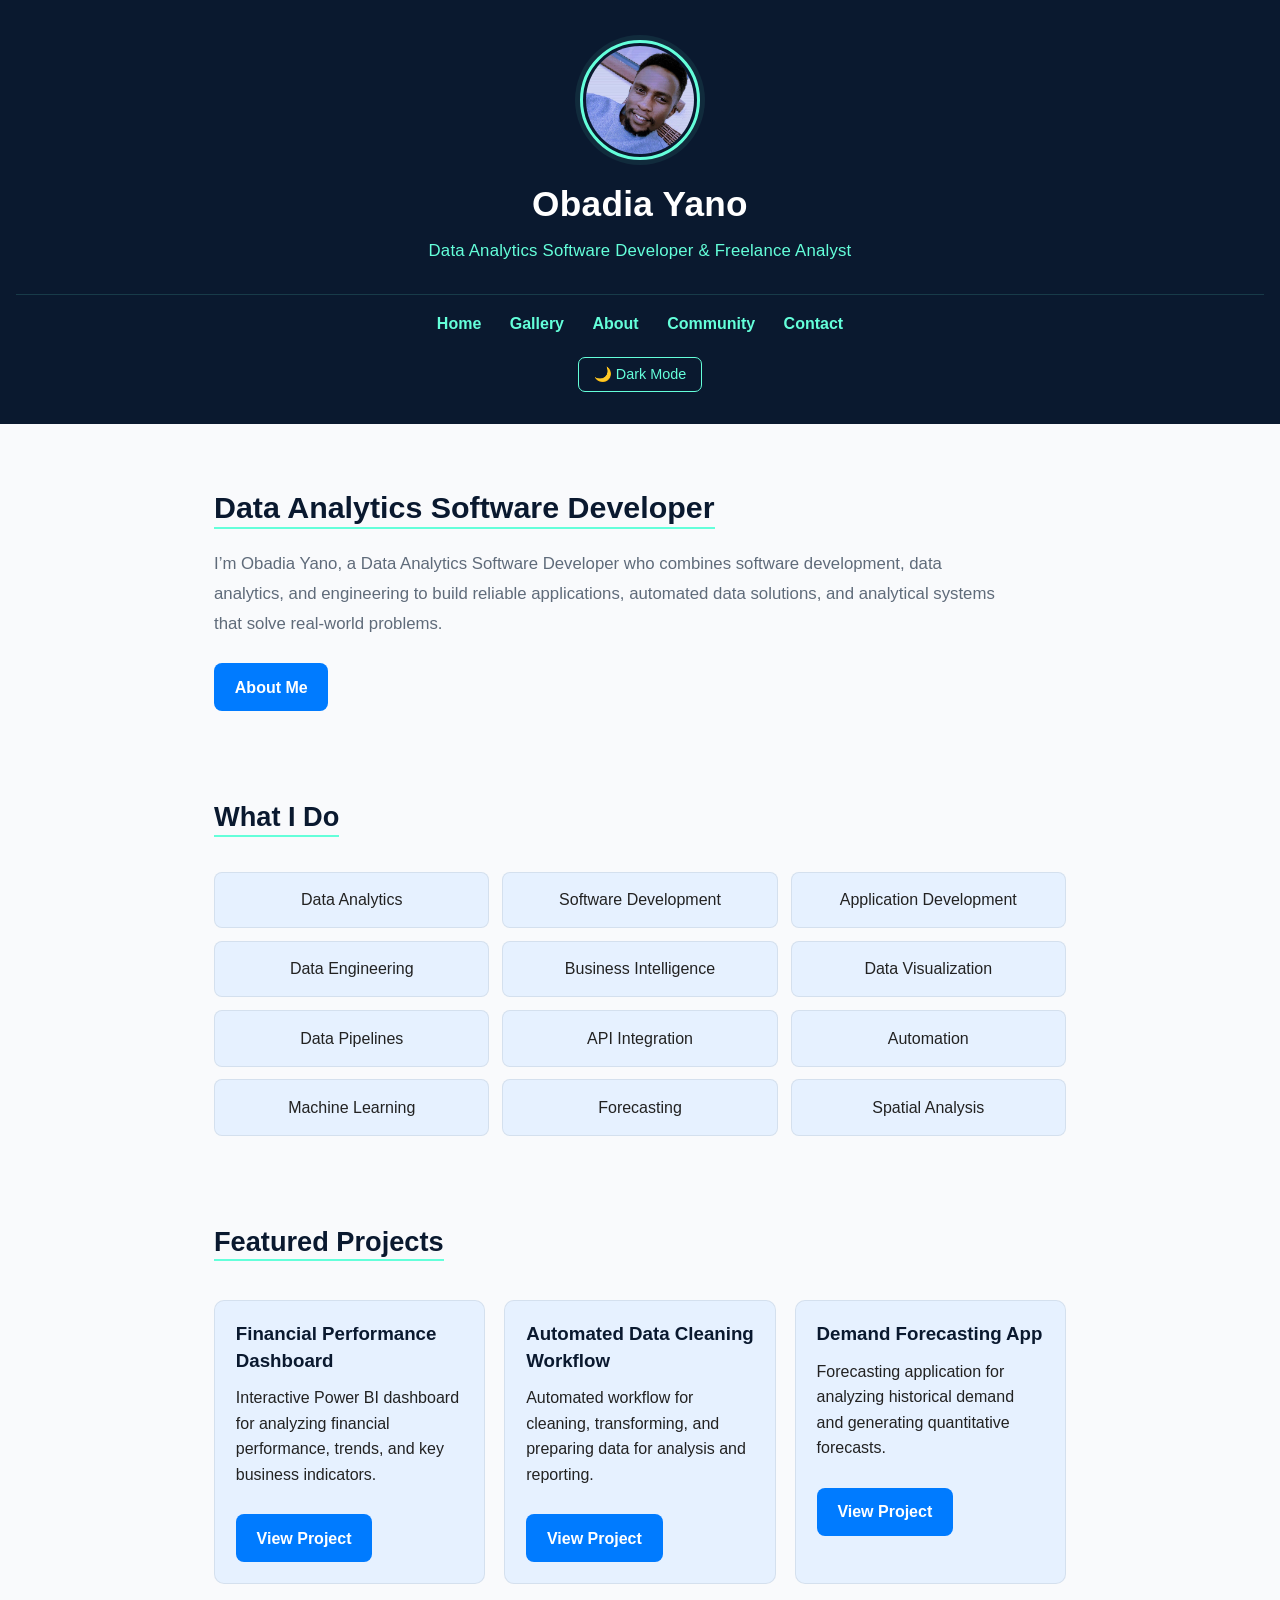
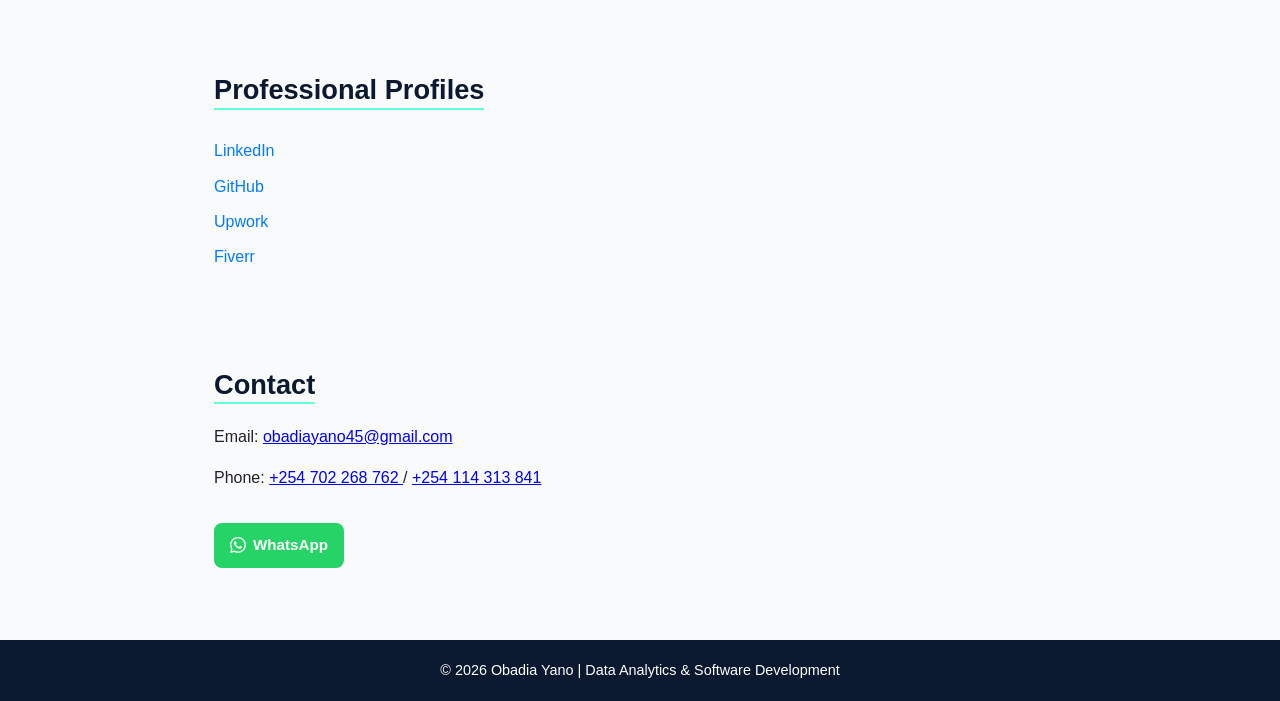
==== commit f01d740e: "Revise introduction in index.html Updated the introduction paragraph to provide a more detailed desc" ====
--- a/index.html
+++ b/index.html
@@ -66,8 +66,10 @@
     <h2>Data Analytics Software Developer</h2>
 
     <p>
-      I develop data-driven software and analytical solutions
-      for data, reporting, automation, and decision-making.
+      I’m Obadia Yano, a Data Analytics Software Developer who combines
+      software development, data analytics, and engineering to build
+      reliable applications, automated data solutions, and analytical
+      systems that solve real-world problems.
     </p>
 
     <a href="about.html" class="btn">
--- a/style.css
+++ b/style.css
@@ -199,24 +199,23 @@
    ========================================= */
 
 .hero {
-  max-width: 850px;
-  margin: 3rem auto;
-  padding: 3rem 2rem;
-  text-align: center;
-  background: var(--surface-color);
-  border-radius: 12px;
-  box-shadow: var(--shadow);
-  border: 1px solid var(--border-color);
+  max-width: 900px;
+  margin: 2.5rem auto;
+  padding: 1.5rem;
+  text-align: left;
+  background: transparent;
+  border: none;
+  box-shadow: none;
 }
 
 .hero h2 {
-  font-size: 2rem;
-  margin-bottom: 1.3rem;
+  font-size: 1.9rem;
+  margin-bottom: 1.2rem;
 }
 
 .hero p {
-  max-width: 720px;
-  margin: 0.8rem auto;
+  max-width: 800px;
+  margin: 0 0 1rem 0;
   color: var(--muted-text);
   font-size: 1.05rem;
   line-height: 1.8;
@@ -224,6 +223,10 @@
 
 body.dark .hero p {
   color: var(--muted-text);
+}
+
+.hero .btn {
+  margin-top: 0.5rem;
 }
 
 
@@ -325,13 +328,15 @@
   margin-bottom: 0.5rem;
 }
 
-.project-card a {
+
+/* Keep normal project links separate from button links */
+.project-card a:not(.btn) {
   color: var(--button-blue);
   font-weight: 600;
   text-decoration: none;
 }
 
-.project-card a:hover {
+.project-card a:not(.btn):hover {
   color: var(--button-blue-hover);
   text-decoration: underline;
 }
@@ -659,8 +664,10 @@
   }
 
   .hero {
-    margin: 2rem 0.75rem;
-    padding: 2rem 1.2rem;
+    max-width: 900px;
+    margin: 2rem auto;
+    padding: 1rem;
+    text-align: left;
   }
 
   .hero h2 {
@@ -668,6 +675,7 @@
   }
 
   .hero p {
+    max-width: 100%;
     font-size: 1rem;
     line-height: 1.7;
   }
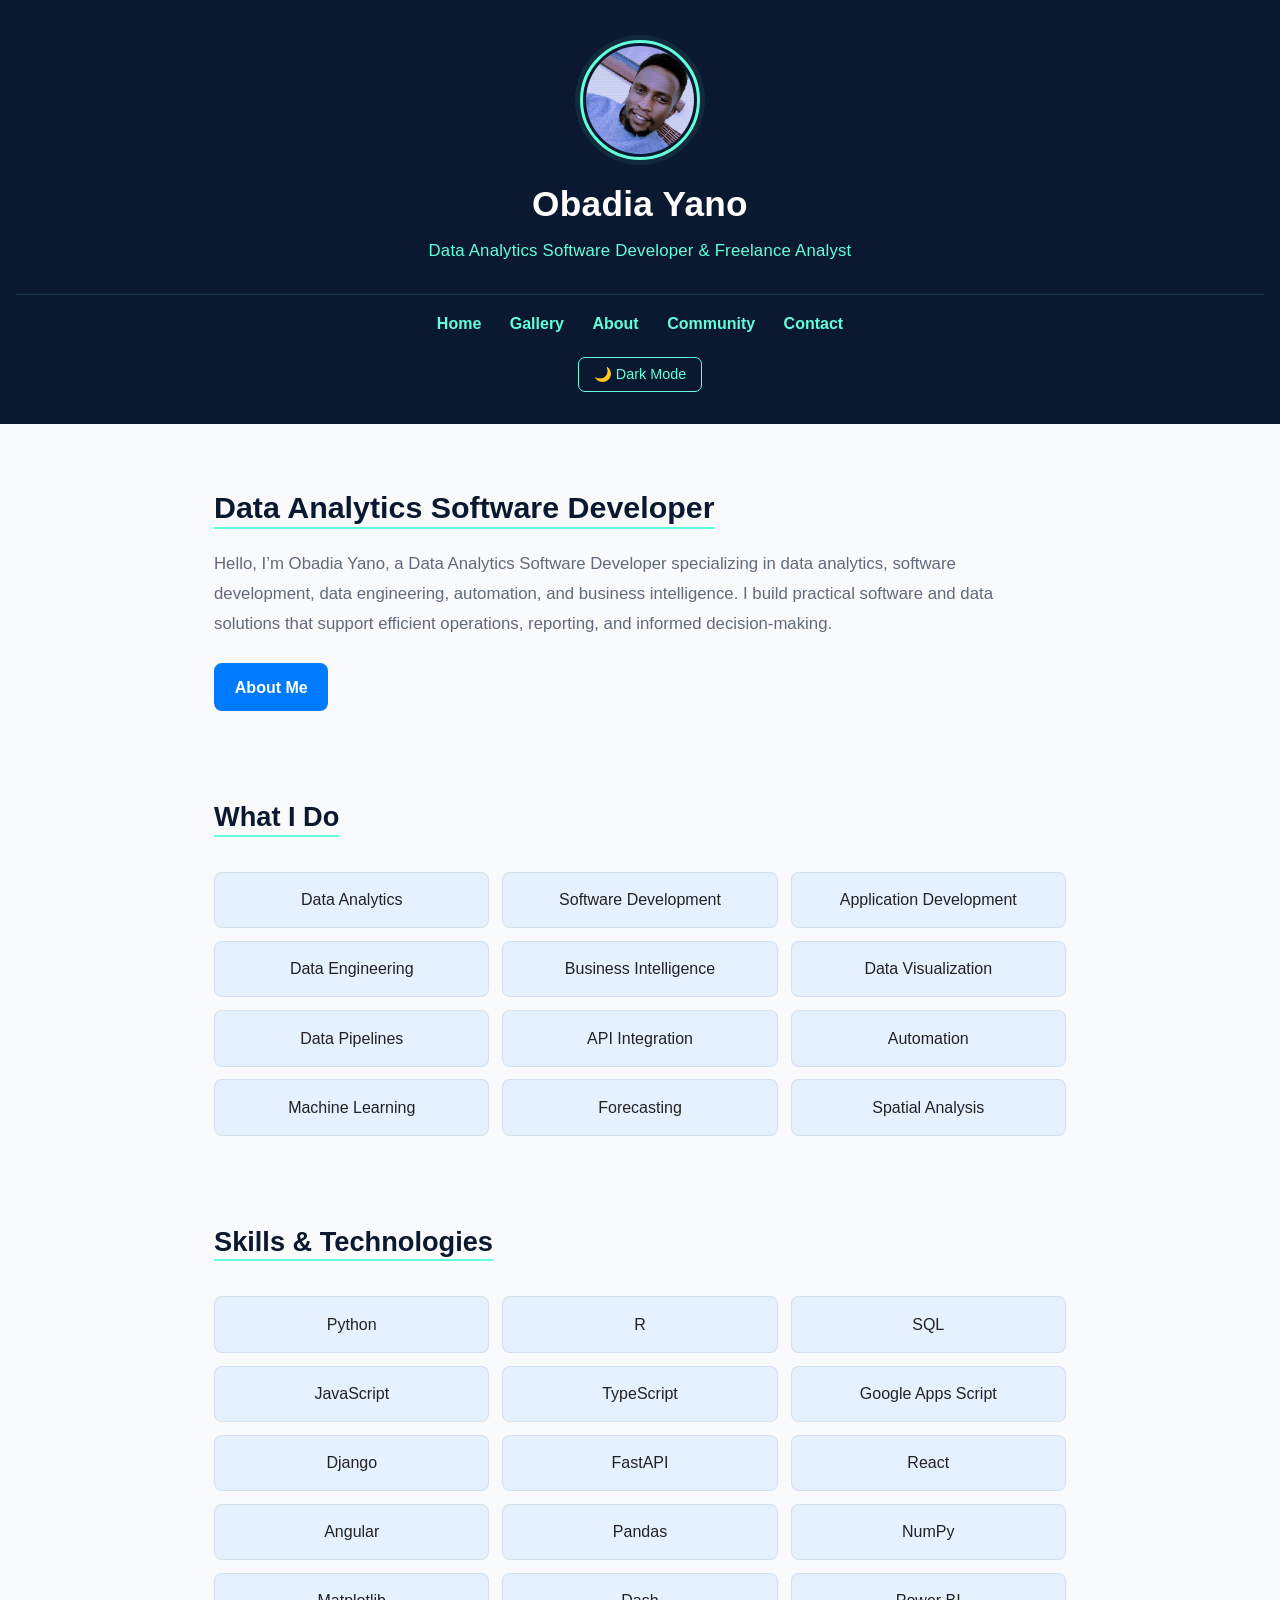
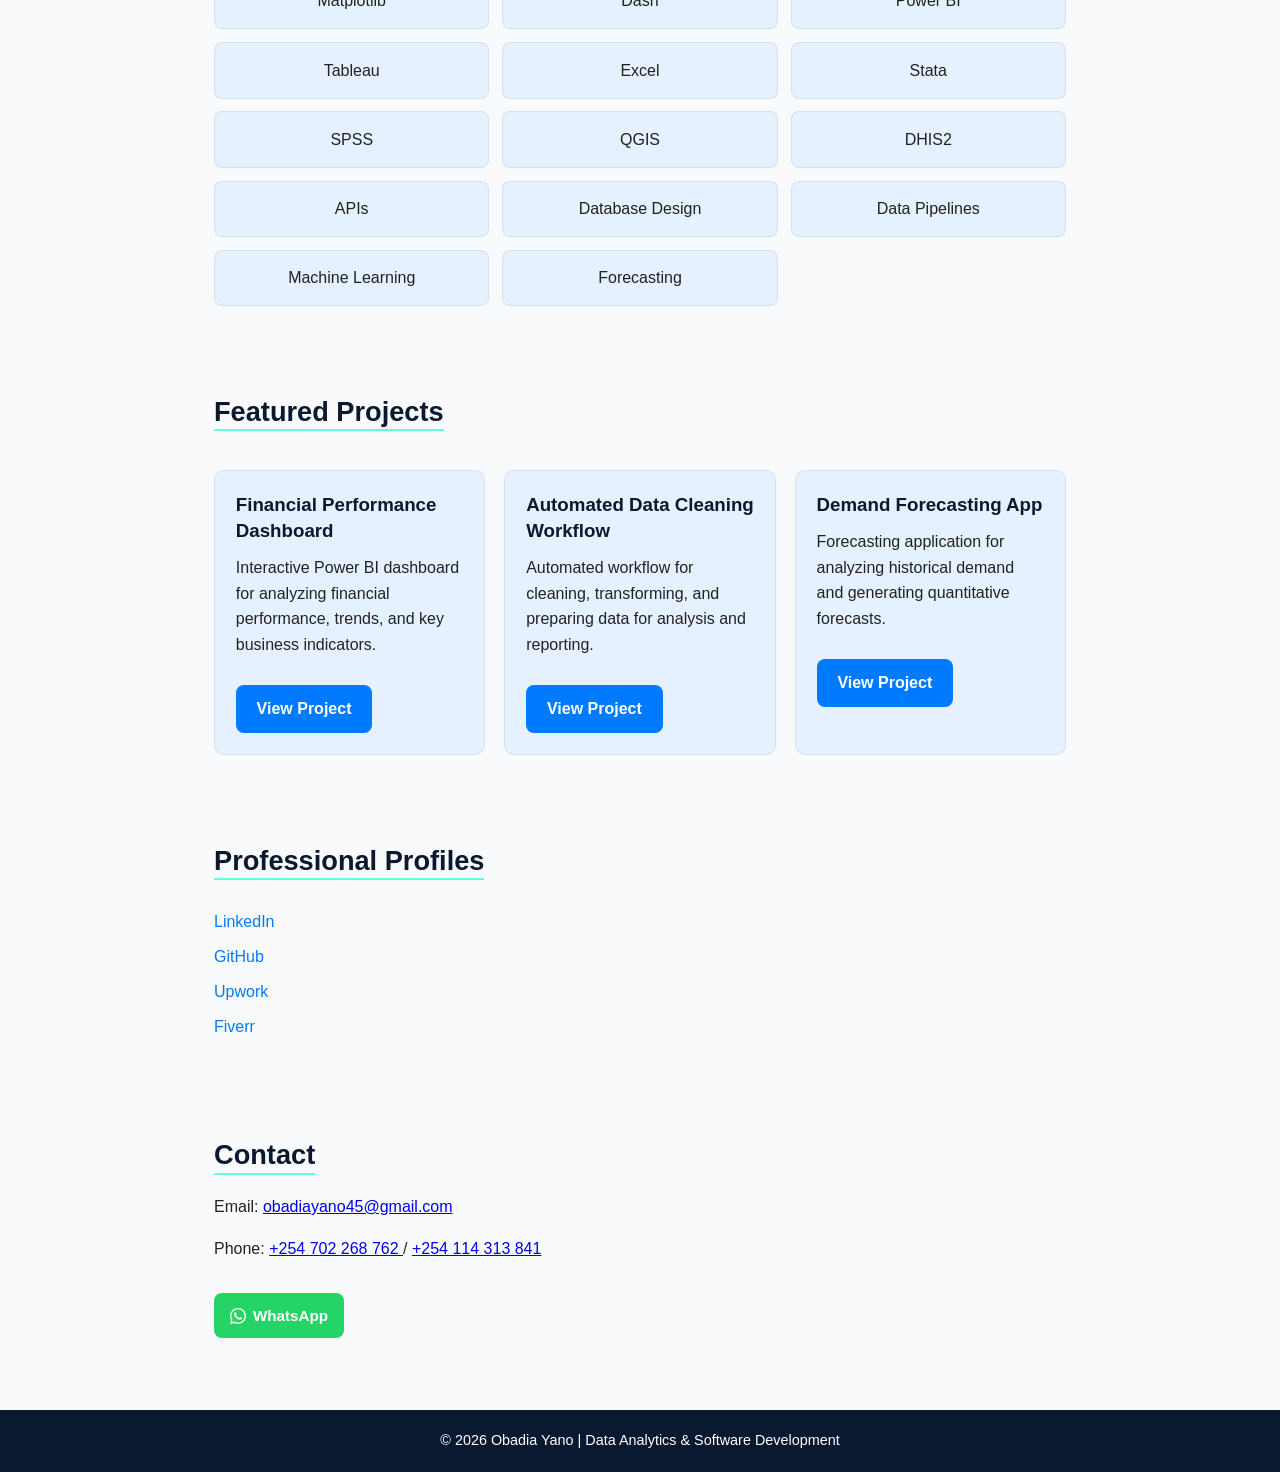
==== commit 2925d5b9: "Revise introduction and skills section in index.html Signed-off-by: Yano Obed <obadiayano45@gmail.co" ====
--- a/index.html
+++ b/index.html
@@ -66,10 +66,11 @@
     <h2>Data Analytics Software Developer</h2>
 
     <p>
-      I’m Obadia Yano, a Data Analytics Software Developer who combines
-      software development, data analytics, and engineering to build
-      reliable applications, automated data solutions, and analytical
-      systems that solve real-world problems.
+      Hello, I’m Obadia Yano, a Data Analytics Software Developer specializing
+      in data analytics, software development, data engineering,
+      automation, and business intelligence. I build practical
+      software and data solutions that support efficient operations,
+      reporting, and informed decision-making.
     </p>
 
     <a href="about.html" class="btn">
@@ -90,28 +91,63 @@
     <ul class="skills-list">
 
       <li>Data Analytics</li>
-
       <li>Software Development</li>
-
       <li>Application Development</li>
-
       <li>Data Engineering</li>
-
       <li>Business Intelligence</li>
-
       <li>Data Visualization</li>
-
       <li>Data Pipelines</li>
-
       <li>API Integration</li>
-
       <li>Automation</li>
-
       <li>Machine Learning</li>
-
       <li>Forecasting</li>
-
       <li>Spatial Analysis</li>
+
+    </ul>
+
+  </section>
+
+
+  <!-- =========================================
+       SKILLS & TECHNOLOGIES
+       ========================================= -->
+
+  <section class="fade-in">
+
+    <h2>Skills & Technologies</h2>
+
+    <ul class="skills-list">
+
+      <li>Python</li>
+      <li>R</li>
+      <li>SQL</li>
+      <li>JavaScript</li>
+      <li>TypeScript</li>
+      <li>Google Apps Script</li>
+
+      <li>Django</li>
+      <li>FastAPI</li>
+      <li>React</li>
+      <li>Angular</li>
+
+      <li>Pandas</li>
+      <li>NumPy</li>
+      <li>Matplotlib</li>
+      <li>Dash</li>
+
+      <li>Power BI</li>
+      <li>Tableau</li>
+      <li>Excel</li>
+      <li>Stata</li>
+      <li>SPSS</li>
+      <li>QGIS</li>
+
+      <li>DHIS2</li>
+      <li>APIs</li>
+      <li>Database Design</li>
+      <li>Data Pipelines</li>
+      <li>Machine Learning</li>
+      <li>Forecasting</li>
 
     </ul>
 
@@ -280,7 +316,7 @@
         viewBox="0 0 24 24"
         aria-hidden="true">
 
-        <path d="M17.472 14.382c-.297-.149-1.758-.867-2.03-.967-.273-.099-.471-.148-.67.15-.197.297-.767.966-.94 1.164-.173.199-.347.223-.644.075-.297-.15-1.255-.463-2.39-1.475-.883-.788-1.48-1.761-1.653-2.059-.173-.297-.018-.458.13-.606.134-.133.298-.347.446-.52.149-.174.198-.298.198-.497.099-.198.05-.372-.025-.521-.075-.148-.669-1.611-.916-2.206-.242-.579-.487-.5-.669-.51l-.57-.01c-.198 0-.52.074-.792.372-.272.297-1.04 1.016-1.04 2.479 0 1.462 1.065 2.875 1.213 3.074.149.198 2.096 3.2 5.077 4.487.709.306 1.262.489 1.694.626.712.227 1.36.195 1.872.118.571-.085 1.758-.719 2.006-1.413.248-.694.248-1.289.173-1.413-.074-.124-.272-.198-.57-.347m-5.421 7.403h-.004a9.87 9.87 0 01-5.031-1.378l-.361-.214-3.741.982 1-3.648-.235-.374a9.87 9.87 0 01-1.511-5.26c.001-5.45 4.436-9.884 9.888-9.884 2.64.001 5.122 1.03 6.986 2.896a9.825 9.825 0 012.893 6.994c-.002 5.45-4.437 9.884-9.884 9.884m8.413-18.297A11.815 11.815 0 0012.05 0C5.495 0 .16 5.335.158 11.892c0 2.096.547 4.142 1.588 5.946L.057 24l6.304-1.654a11.882 11.882 0 005.683 1.448h.005c6.554 0 11.89-5.335 11.893-11.893a11.821 11.821 0 00-3.478-8.413"/>
+        <path d="M17.472 14.382c-.297-.149-1.758-.867-2.03-.967-.273-.099-.471-.148-.67.15-.197.297-.767.966-.94 1.164-.173.199-.347.223-.644.075-.297-.15-1.255-.463-2.39-1.475-.883-.788-1.48-1.761-1.653-2.059-.173-.297-.018-.458.13-.606.134-.133.298-.347.446-.52.149-.174.198-.298.198-.497.099-.198-.05-.372-.025-.521-.075-.148-.669-1.611-.916-2.206-.242-.579-.487-.5-.669-.51l-.57-.01c-.198 0-.52.074-.792.372-.272.297-1.04 1.016-1.04 2.479 0 1.462 1.065 2.875 1.213 3.074.149.198 2.096 3.2 5.077 4.487.709.306 1.262.489 1.694.626.712.227 1.36.195 1.872.118.571-.085 1.758-.719 2.006-1.413.248-.694.248-1.289.173-1.413-.074-.124-.272-.198-.57-.347m-5.421 7.403h-.004a9.87 9.87 0 01-5.031-1.378l-.361-.214-3.741.982 1-3.648-.235-.374a9.87 9.87 0 01-1.511-5.26c.001-5.45 4.436-9.884 9.888-9.884 2.64.001 5.122 1.03 6.986 2.896a9.825 9.825 0 012.893 6.994c-.002 5.45-4.437 9.884-9.884 9.884m8.413-18.297A11.815 11.815 0 0012.05 0C5.495 0 .16 5.335.158 11.892c0 2.096.547 4.142 1.588 5.946L.057 24l6.304-1.654a11.882 11.882 0 005.683 1.448h.005c6.554 0 11.89-5.335 11.893-11.893a11.821 11.821 0 00-3.478-8.413"/>
       </svg>
 
       <span>WhatsApp</span>
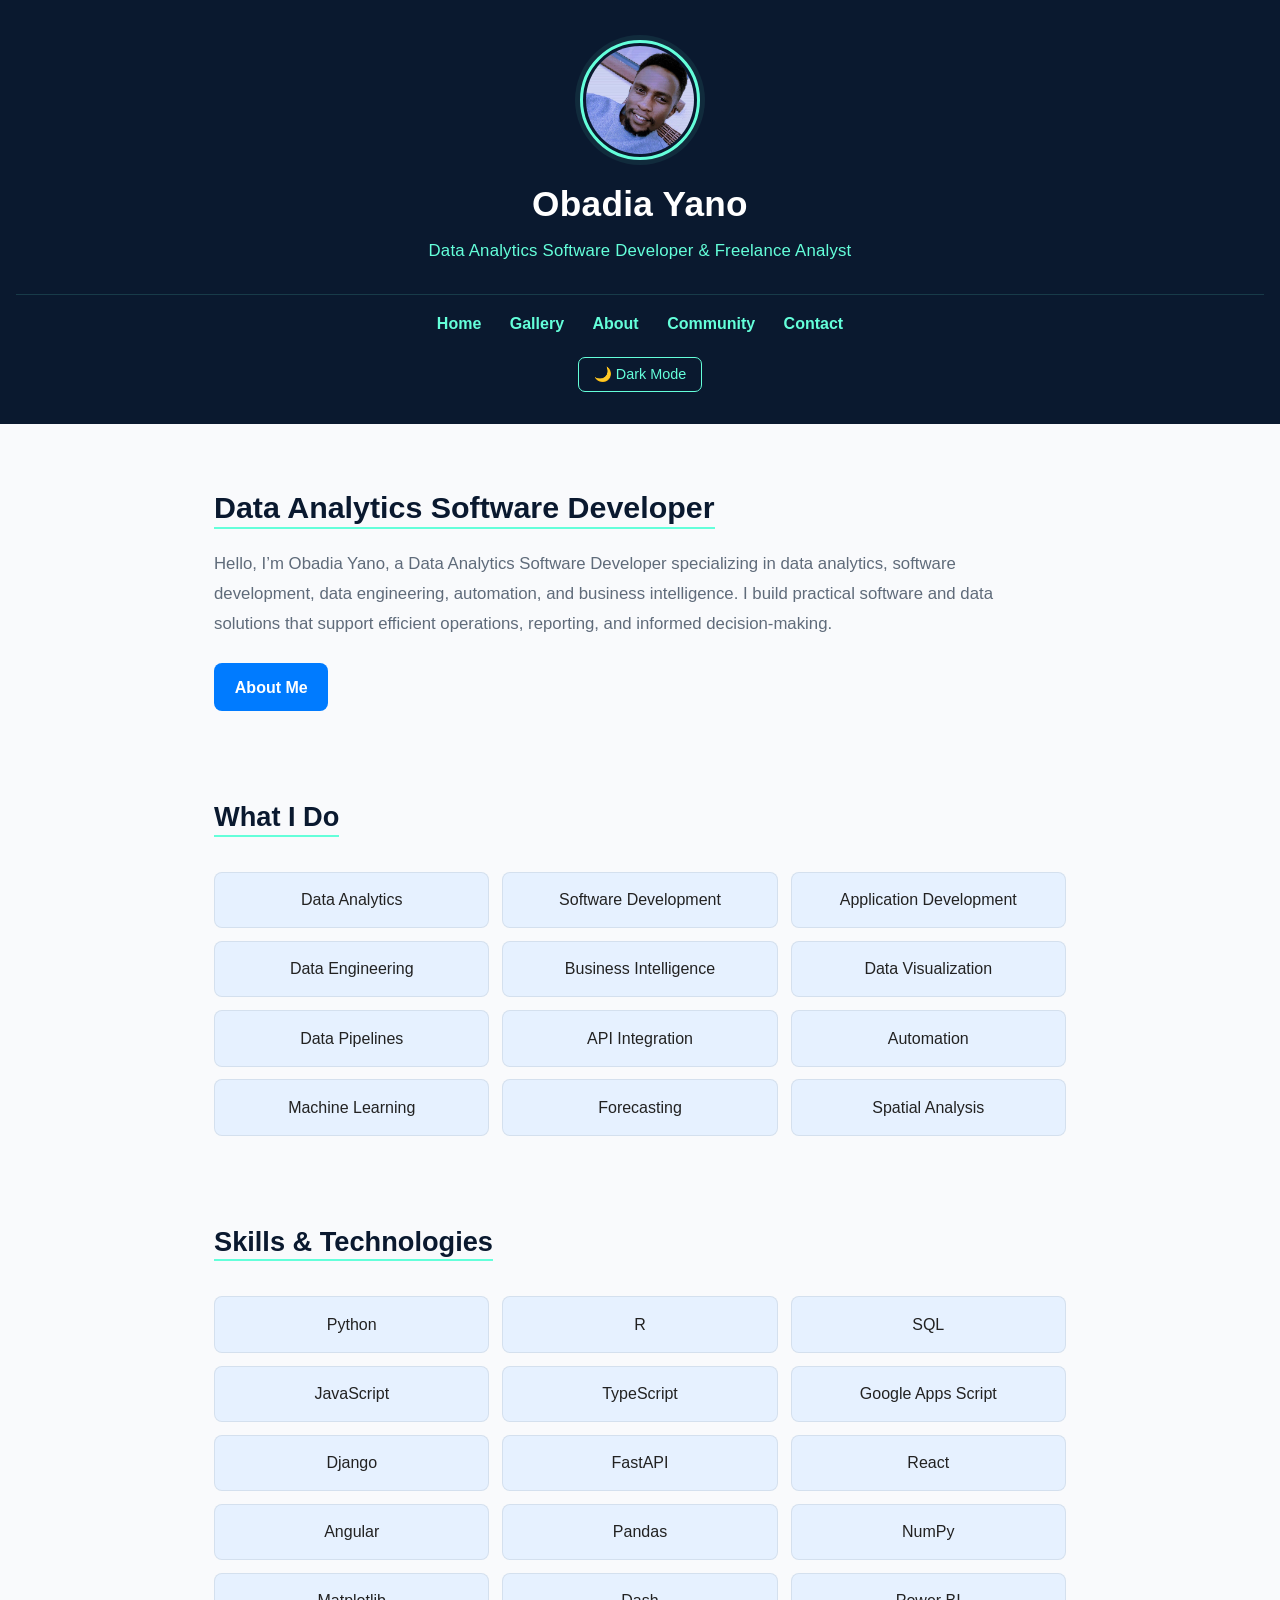
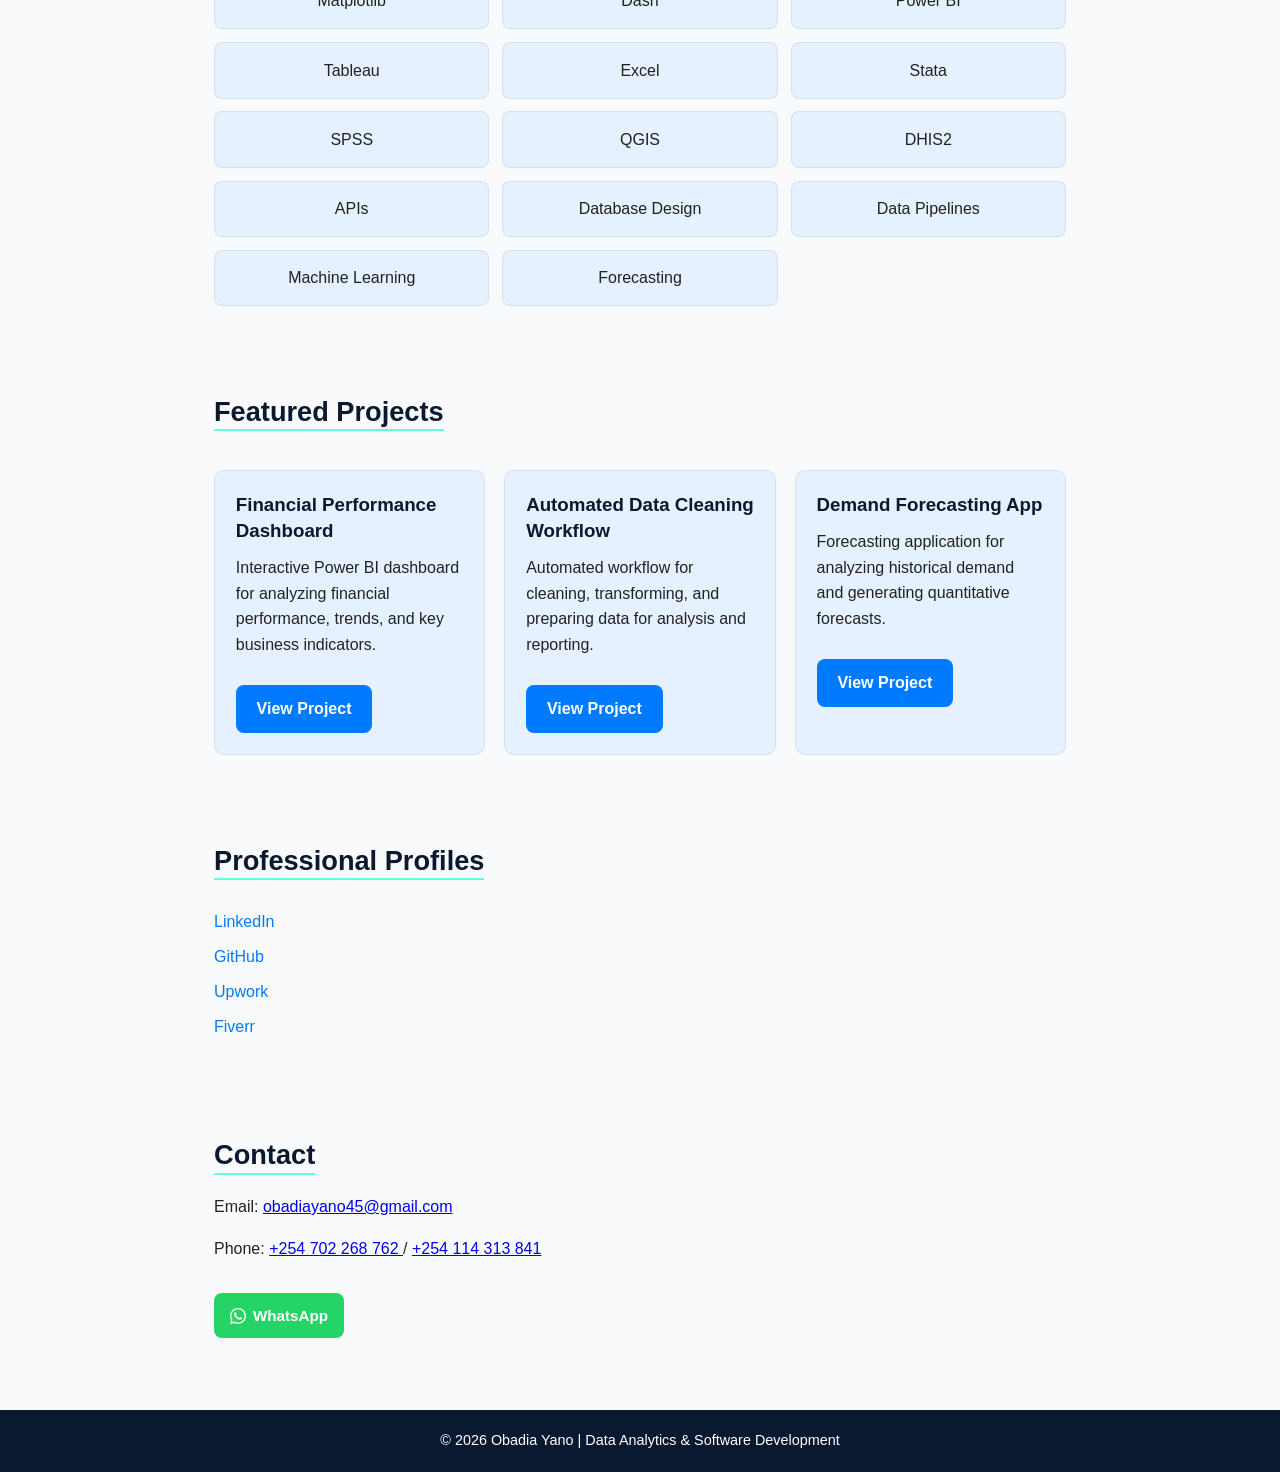
==== commit bbd37050: "Integrate Google Analytics and update event tracking Added Google Analytics tracking and event handl" ====
--- a/index.html
+++ b/index.html
@@ -13,6 +13,27 @@
   <title>Obadia Yano | Data Analytics Software Developer</title>
 
   <link rel="stylesheet" href="style.css">
+
+  <!-- =========================================
+       GOOGLE ANALYTICS 4
+       ========================================= -->
+
+  <script async src="https://www.googletagmanager.com/gtag/js?id=G-GSNEDB2VZB"></script>
+
+  <script>
+    window.dataLayer = window.dataLayer || [];
+
+    function gtag() {
+      dataLayer.push(arguments);
+    }
+
+    gtag('js', new Date());
+
+    gtag('config', 'G-GSNEDB2VZB', {
+      send_page_view: true
+    });
+  </script>
+
 </head>
 
 <body>
@@ -39,18 +60,58 @@
 
     </div>
 
+    <!-- =========================================
+         NAVIGATION
+         ========================================= -->
+
     <nav>
-      <a href="index.html">Home</a>
-      <a href="gallery.html">Gallery</a>
-      <a href="about.html">About</a>
-      <a href="community.html">Community</a>
-      <a href="#contact">Contact</a>
+
+      <a
+        href="index.html"
+        data-event="nav_click"
+        data-page="Home">
+        Home
+      </a>
+
+      <a
+        href="gallery.html"
+        data-event="nav_click"
+        data-page="Gallery">
+        Gallery
+      </a>
+
+      <a
+        href="about.html"
+        data-event="nav_click"
+        data-page="About">
+        About
+      </a>
+
+      <a
+        href="community.html"
+        data-event="nav_click"
+        data-page="Community">
+        Community
+      </a>
+
+      <a
+        href="about.html#contact"
+        data-event="nav_click"
+        data-page="Contact">
+        Contact
+      </a>
+
     </nav>
+
+    <!-- =========================================
+         DARK MODE
+         ========================================= -->
 
     <button
       id="theme-toggle"
       type="button"
-      aria-label="Toggle dark mode">
+      aria-label="Toggle dark mode"
+      data-event="theme_toggle">
       🌙 Dark Mode
     </button>
 
@@ -73,7 +134,11 @@
       reporting, and informed decision-making.
     </p>
 
-    <a href="about.html" class="btn">
+    <a
+      href="about.html"
+      class="btn"
+      data-event="about_me_click"
+      data-page="About">
       About Me
     </a>
 
@@ -164,6 +229,8 @@
 
     <div class="projects">
 
+      <!-- Financial Performance Dashboard -->
+
       <div class="project-card">
 
         <h3>Financial Performance Dashboard</h3>
@@ -177,12 +244,16 @@
           href="https://app.powerbi.com/view?r=eyJrIjoiZDYzMDY3MjMtMTlkMC00MjZhLTliOWUtNGQ0YzJhZDMxMzE3IiwidCI6IjBmZjgyZDc5LTZhYmQtNDA0Yi05ZWY2LTY0YjQ0NWRhMGE1NiJ9&pageName=ecc4593bc2b9614a6ef8&disablecdnExpiration=1777320042"
           target="_blank"
           rel="noopener noreferrer"
-          class="btn">
+          class="btn"
+          data-event="project_click"
+          data-project="Financial Performance Dashboard">
           View Project
         </a>
 
       </div>
 
+
+      <!-- Automated Data Cleaning Workflow -->
 
       <div class="project-card">
 
@@ -197,12 +268,16 @@
           href="https://github.com/YanoObed"
           target="_blank"
           rel="noopener noreferrer"
-          class="btn">
+          class="btn"
+          data-event="project_click"
+          data-project="Automated Data Cleaning Workflow">
           View Project
         </a>
 
       </div>
 
+
+      <!-- Demand Forecasting App -->
 
       <div class="project-card">
 
@@ -217,7 +292,9 @@
           href="https://github.com/YanoObed"
           target="_blank"
           rel="noopener noreferrer"
-          class="btn">
+          class="btn"
+          data-event="project_click"
+          data-project="Demand Forecasting App">
           View Project
         </a>
 
@@ -239,39 +316,55 @@
     <ul class="links">
 
       <li>
+
         <a
           href="https://www.linkedin.com/in/obadia-yano-761025238/"
           target="_blank"
-          rel="noopener noreferrer">
+          rel="noopener noreferrer"
+          data-event="profile_click"
+          data-profile="LinkedIn">
           LinkedIn
         </a>
+
       </li>
 
       <li>
+
         <a
           href="https://github.com/YanoObed"
           target="_blank"
-          rel="noopener noreferrer">
+          rel="noopener noreferrer"
+          data-event="profile_click"
+          data-profile="GitHub">
           GitHub
         </a>
+
       </li>
 
       <li>
+
         <a
           href="https://www.upwork.com/freelancers/~016cd408593ab0bb49"
           target="_blank"
-          rel="noopener noreferrer">
+          rel="noopener noreferrer"
+          data-event="profile_click"
+          data-profile="Upwork">
           Upwork
         </a>
+
       </li>
 
       <li>
+
         <a
           href="https://www.fiverr.com/trish_carol"
           target="_blank"
-          rel="noopener noreferrer">
+          rel="noopener noreferrer"
+          data-event="profile_click"
+          data-profile="Fiverr">
           Fiverr
         </a>
+
       </li>
 
     </ul>
@@ -287,36 +380,62 @@
 
     <h2>Contact</h2>
 
+    <!-- EMAIL -->
+
     <p>
+
       Email:
-      <a href="mailto:obadiayano45@gmail.com">
+
+      <a
+        href="mailto:obadiayano45@gmail.com"
+        data-event="email_click">
         obadiayano45@gmail.com
       </a>
+
     </p>
 
+
+    <!-- PHONE -->
+
     <p>
+
       Phone:
-      <a href="tel:+254702268762">
+
+      <a
+        href="tel:+254702268762"
+        data-event="phone_click"
+        data-phone="Primary">
         +254 702 268 762
       </a>
+
       /
-      <a href="tel:+254114313841">
+
+      <a
+        href="tel:+254114313841"
+        data-event="phone_click"
+        data-phone="Secondary">
         +254 114 313 841
       </a>
+
     </p>
+
+
+    <!-- WHATSAPP -->
 
     <a
       href="https://wa.me/254702268762"
       target="_blank"
       rel="noopener noreferrer"
       class="whatsapp-btn"
-      aria-label="Contact me on WhatsApp">
+      aria-label="Contact me on WhatsApp"
+      data-event="whatsapp_click">
 
       <svg
         viewBox="0 0 24 24"
         aria-hidden="true">
 
         <path d="M17.472 14.382c-.297-.149-1.758-.867-2.03-.967-.273-.099-.471-.148-.67.15-.197.297-.767.966-.94 1.164-.173.199-.347.223-.644.075-.297-.15-1.255-.463-2.39-1.475-.883-.788-1.48-1.761-1.653-2.059-.173-.297-.018-.458.13-.606.134-.133.298-.347.446-.52.149-.174.198-.298.198-.497.099-.198-.05-.372-.025-.521-.075-.148-.669-1.611-.916-2.206-.242-.579-.487-.5-.669-.51l-.57-.01c-.198 0-.52.074-.792.372-.272.297-1.04 1.016-1.04 2.479 0 1.462 1.065 2.875 1.213 3.074.149.198 2.096 3.2 5.077 4.487.709.306 1.262.489 1.694.626.712.227 1.36.195 1.872.118.571-.085 1.758-.719 2.006-1.413.248-.694.248-1.289.173-1.413-.074-.124-.272-.198-.57-.347m-5.421 7.403h-.004a9.87 9.87 0 01-5.031-1.378l-.361-.214-3.741.982 1-3.648-.235-.374a9.87 9.87 0 01-1.511-5.26c.001-5.45 4.436-9.884 9.888-9.884 2.64.001 5.122 1.03 6.986 2.896a9.825 9.825 0 012.893 6.994c-.002 5.45-4.437 9.884-9.884 9.884m8.413-18.297A11.815 11.815 0 0012.05 0C5.495 0 .16 5.335.158 11.892c0 2.096.547 4.142 1.588 5.946L.057 24l6.304-1.654a11.882 11.882 0 005.683 1.448h.005c6.554 0 11.89-5.335 11.893-11.893a11.821 11.821 0 00-3.478-8.413"/>
+
       </svg>
 
       <span>WhatsApp</span>
@@ -345,6 +464,75 @@
 
   <script src="script.js"></script>
 
+
+  <!-- =========================================
+       GOOGLE ANALYTICS EVENT TRACKING
+       ========================================= -->
+
+  <script>
+
+    document.addEventListener("DOMContentLoaded", function () {
+
+      document.querySelectorAll("[data-event]").forEach(function (element) {
+
+        element.addEventListener("click", function () {
+
+          const eventName = element.getAttribute("data-event");
+
+          const eventData = {};
+
+
+          /* Navigation */
+
+          if (element.dataset.page) {
+            eventData.page_name = element.dataset.page;
+          }
+
+
+          /* Projects */
+
+          if (element.dataset.project) {
+            eventData.project_name = element.dataset.project;
+          }
+
+
+          /* Professional profiles */
+
+          if (element.dataset.profile) {
+            eventData.profile_name = element.dataset.profile;
+          }
+
+
+          /* Phone */
+
+          if (element.dataset.phone) {
+            eventData.phone_type = element.dataset.phone;
+          }
+
+
+          /* Destination */
+
+          if (element.href) {
+            eventData.link_url = element.href;
+          }
+
+
+          /* Send event */
+
+          if (typeof gtag === "function") {
+
+            gtag("event", eventName, eventData);
+
+          }
+
+        });
+
+      });
+
+    });
+
+  </script>
+
 </body>
 
 </html>
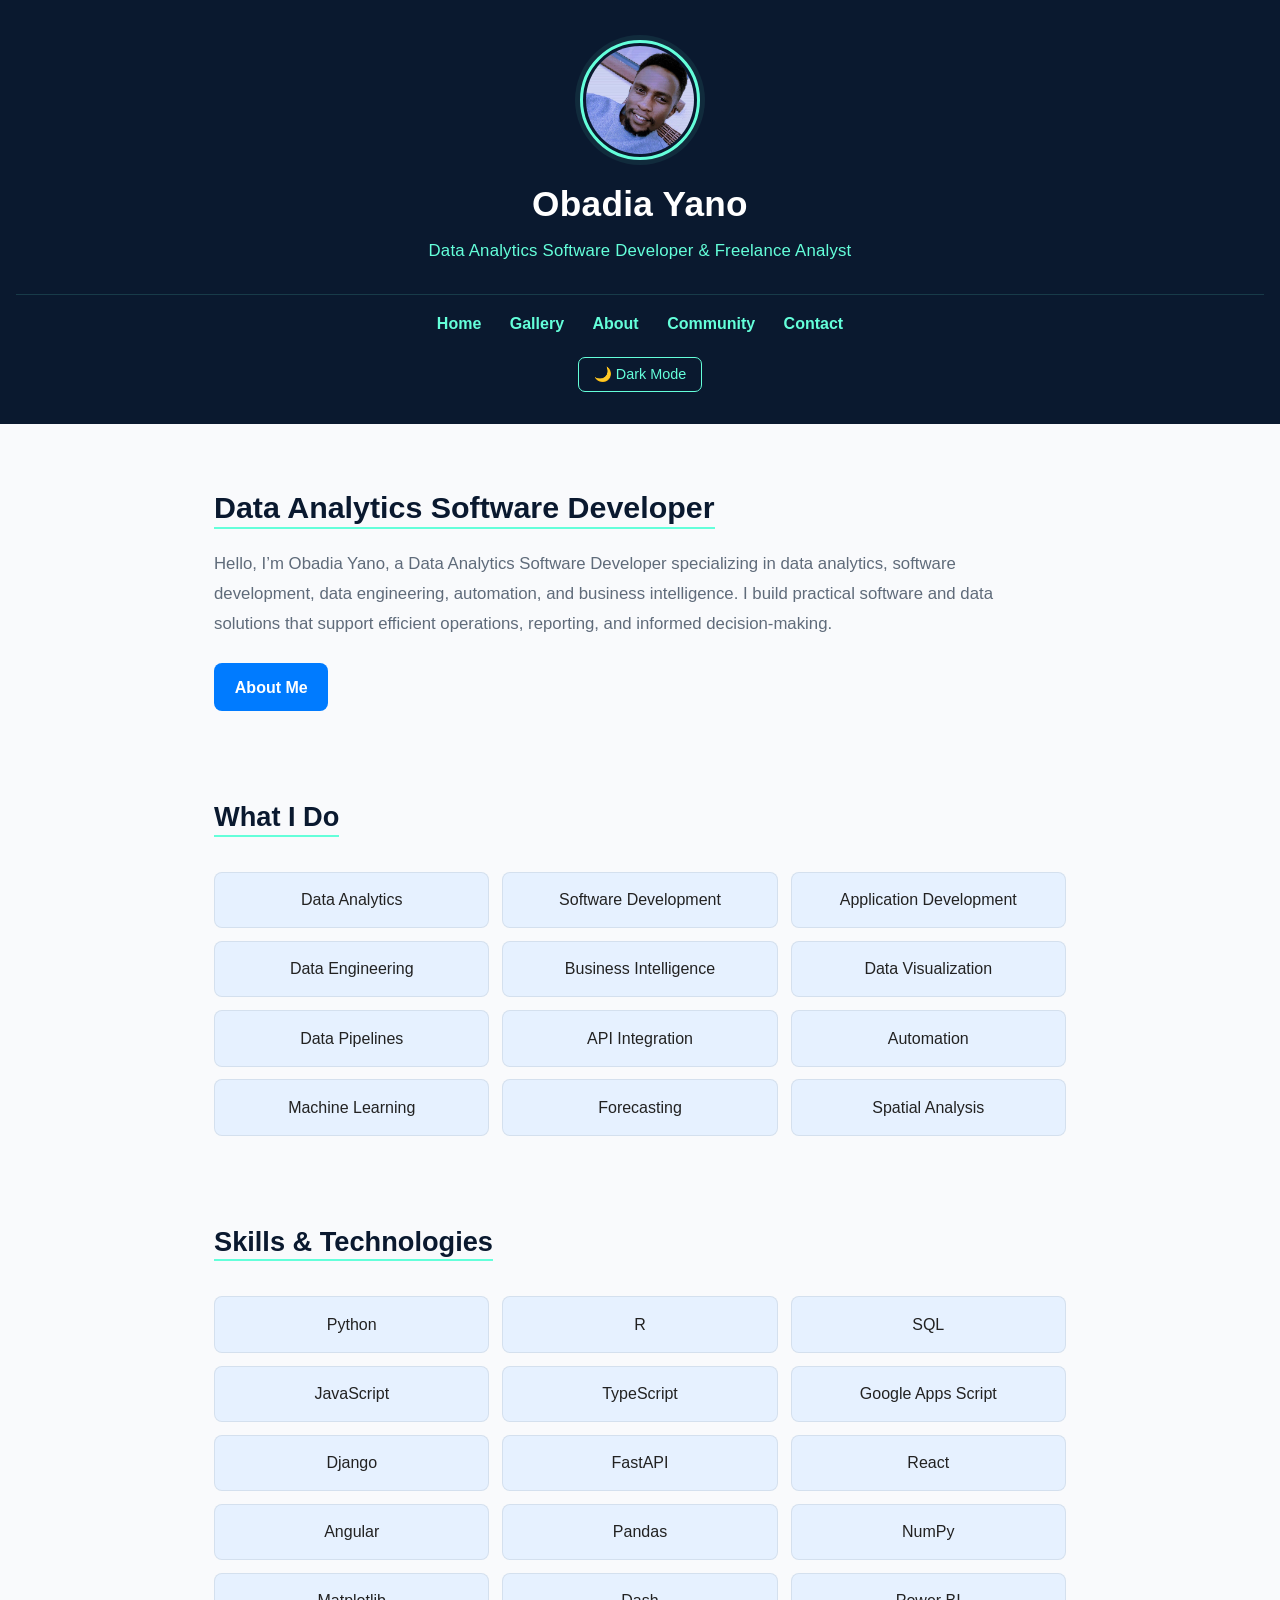
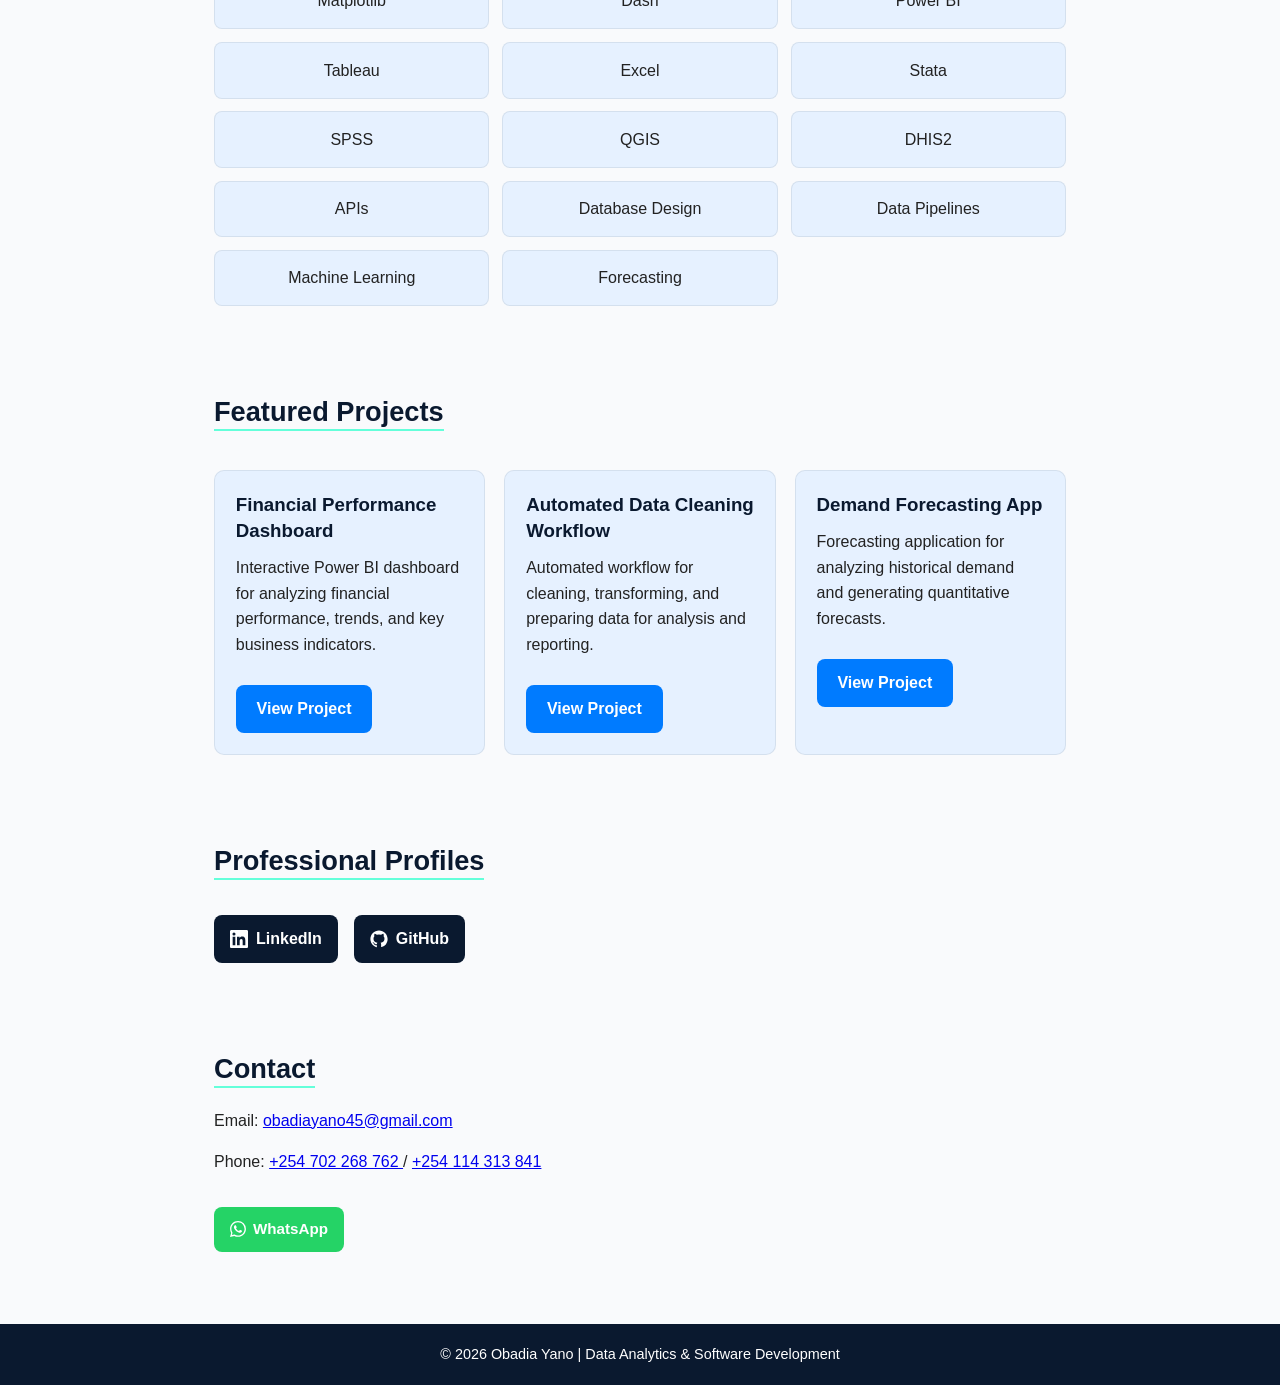
==== commit dbe02544: "Refactor professional profiles section in index.html Signed-off-by: Obadia Yano <obadiayano45@gmail." ====
--- a/index.html
+++ b/index.html
@@ -7,10 +7,10 @@
 
   <meta
     name="description"
-    content="Obadia Yano is a Data Analytics Software Developer working across data analytics, software development, application development, data engineering, automation, dashboards, APIs, forecasting, and business intelligence."
+    content="Obadia Yano is a Data Analytics Software Engineer working across data analytics, software development, application development, data engineering, automation, dashboards, APIs, forecasting, and business intelligence."
   >
 
-  <title>Obadia Yano | Data Analytics Software Developer</title>
+  <title>Obadia Yano | Data Analytics Software Engineer</title>
 
   <link rel="stylesheet" href="style.css">
 
@@ -311,65 +311,47 @@
 
   <section class="fade-in">
 
-    <h2>Professional Profiles</h2>
-
-    <ul class="links">
-
-      <li>
-
-        <a
-          href="https://www.linkedin.com/in/obadia-yano-761025238/"
-          target="_blank"
-          rel="noopener noreferrer"
-          data-event="profile_click"
-          data-profile="LinkedIn">
-          LinkedIn
-        </a>
-
-      </li>
-
-      <li>
-
-        <a
-          href="https://github.com/YanoObed"
-          target="_blank"
-          rel="noopener noreferrer"
-          data-event="profile_click"
-          data-profile="GitHub">
-          GitHub
-        </a>
-
-      </li>
-
-      <li>
-
-        <a
-          href="https://www.upwork.com/freelancers/~016cd408593ab0bb49"
-          target="_blank"
-          rel="noopener noreferrer"
-          data-event="profile_click"
-          data-profile="Upwork">
-          Upwork
-        </a>
-
-      </li>
-
-      <li>
-
-        <a
-          href="https://www.fiverr.com/trish_carol"
-          target="_blank"
-          rel="noopener noreferrer"
-          data-event="profile_click"
-          data-profile="Fiverr">
-          Fiverr
-        </a>
-
-      </li>
-
-    </ul>
-
-  </section>
+  <h2>Professional Profiles</h2>
+
+  <div class="professional-profiles">
+
+    <a
+      href="https://www.linkedin.com/in/obadia-yano-761025238/"
+      target="_blank"
+      rel="noopener noreferrer"
+      class="social-profile linkedin"
+      data-event="profile_click"
+      data-profile="LinkedIn"
+      aria-label="LinkedIn">
+
+      <svg viewBox="0 0 24 24" aria-hidden="true">
+        <path d="M20.45 20.45h-3.56v-5.57c0-1.33-.03-3.04-1.85-3.04-1.85 0-2.14 1.45-2.14 2.94v5.67H9.34V8.99h3.42v1.56h.05c.48-.9 1.64-1.85 3.37-1.85 3.61 0 4.27 2.38 4.27 5.48v6.27zM5.32 7.43a2.06 2.06 0 1 1 0-4.12 2.06 2.06 0 0 1 0 4.12zM7.1 20.45H3.54V8.99H7.1v11.46zM22.23 0H1.77C.79 0 0 .77 0 1.73v20.54C0 23.23.79 24 1.77 24h20.46c.98 0 1.77-.77 1.77-1.73V1.73C24 .77 23.21 0 22.23 0z"/>
+      </svg>
+
+      <span>LinkedIn</span>
+
+    </a>
+
+    <a
+      href="https://github.com/YanoObed"
+      target="_blank"
+      rel="noopener noreferrer"
+      class="social-profile github"
+      data-event="profile_click"
+      data-profile="GitHub"
+      aria-label="GitHub">
+
+      <svg viewBox="0 0 24 24" aria-hidden="true">
+        <path d="M12 .5C5.65.5.5 5.65.5 12c0 5.08 3.29 9.39 7.86 10.91.58.11.79-.25.79-.56v-2.17c-3.2.7-3.87-1.36-3.87-1.36-.53-1.33-1.28-1.68-1.28-1.68-1.04-.71.08-.7.08-.7 1.15.08 1.76 1.18 1.76 1.18 1.02 1.75 2.68 1.25 3.33.96.1-.74.4-1.25.73-1.54-2.55-.29-5.23-1.28-5.23-5.7 0-1.26.45-2.29 1.18-3.1-.12-.29-.51-1.47.11-3.06 0 0 .96-.31 3.15 1.18a10.9 10.9 0 0 1 5.74 0c2.19-1.49 3.15-1.18 3.15-1.18.62 1.59.23 2.77.11 3.06.73.81 1.18 1.84 1.18 3.1 0 4.43-2.69 5.41-5.25 5.69.41.35.78 1.04.78 2.1v3.11c0 .31.21.68.8.56A11.51 11.51 0 0 0 23.5 12C23.5 5.65 18.35.5 12 .5z"/>
+      </svg>
+
+      <span>GitHub</span>
+
+    </a>
+
+  </div>
+
+</section>
 
 
   <!-- =========================================
--- a/style.css
+++ b/style.css
@@ -702,3 +702,57 @@
   }
 
 }
+
+/* =========================================
+   PROFESSIONAL PROFILE ICONS
+   ========================================= */
+
+.professional-profiles {
+  display: flex;
+  flex-wrap: wrap;
+  gap: 1rem;
+  margin-top: 1rem;
+}
+
+.social-profile {
+  display: inline-flex;
+  align-items: center;
+  gap: 8px;
+  padding: 0.7rem 1rem;
+  border-radius: 8px;
+  background: var(--header-bg);
+  color: #fff;
+  text-decoration: none;
+  font-weight: 600;
+  transition:
+    transform 0.2s ease,
+    background 0.3s ease,
+    box-shadow 0.2s ease;
+}
+
+.social-profile svg {
+  width: 18px;
+  height: 18px;
+  fill: currentColor;
+  flex-shrink: 0;
+}
+
+.social-profile:hover {
+  transform: translateY(-2px);
+  box-shadow: var(--shadow);
+}
+
+.social-profile.linkedin:hover {
+  background: #0a66c2;
+  color: #fff;
+}
+
+.social-profile.github:hover {
+  background: #333;
+  color: #fff;
+}
+
+body.dark .social-profile {
+  background: #112240;
+  color: #fff;
+}
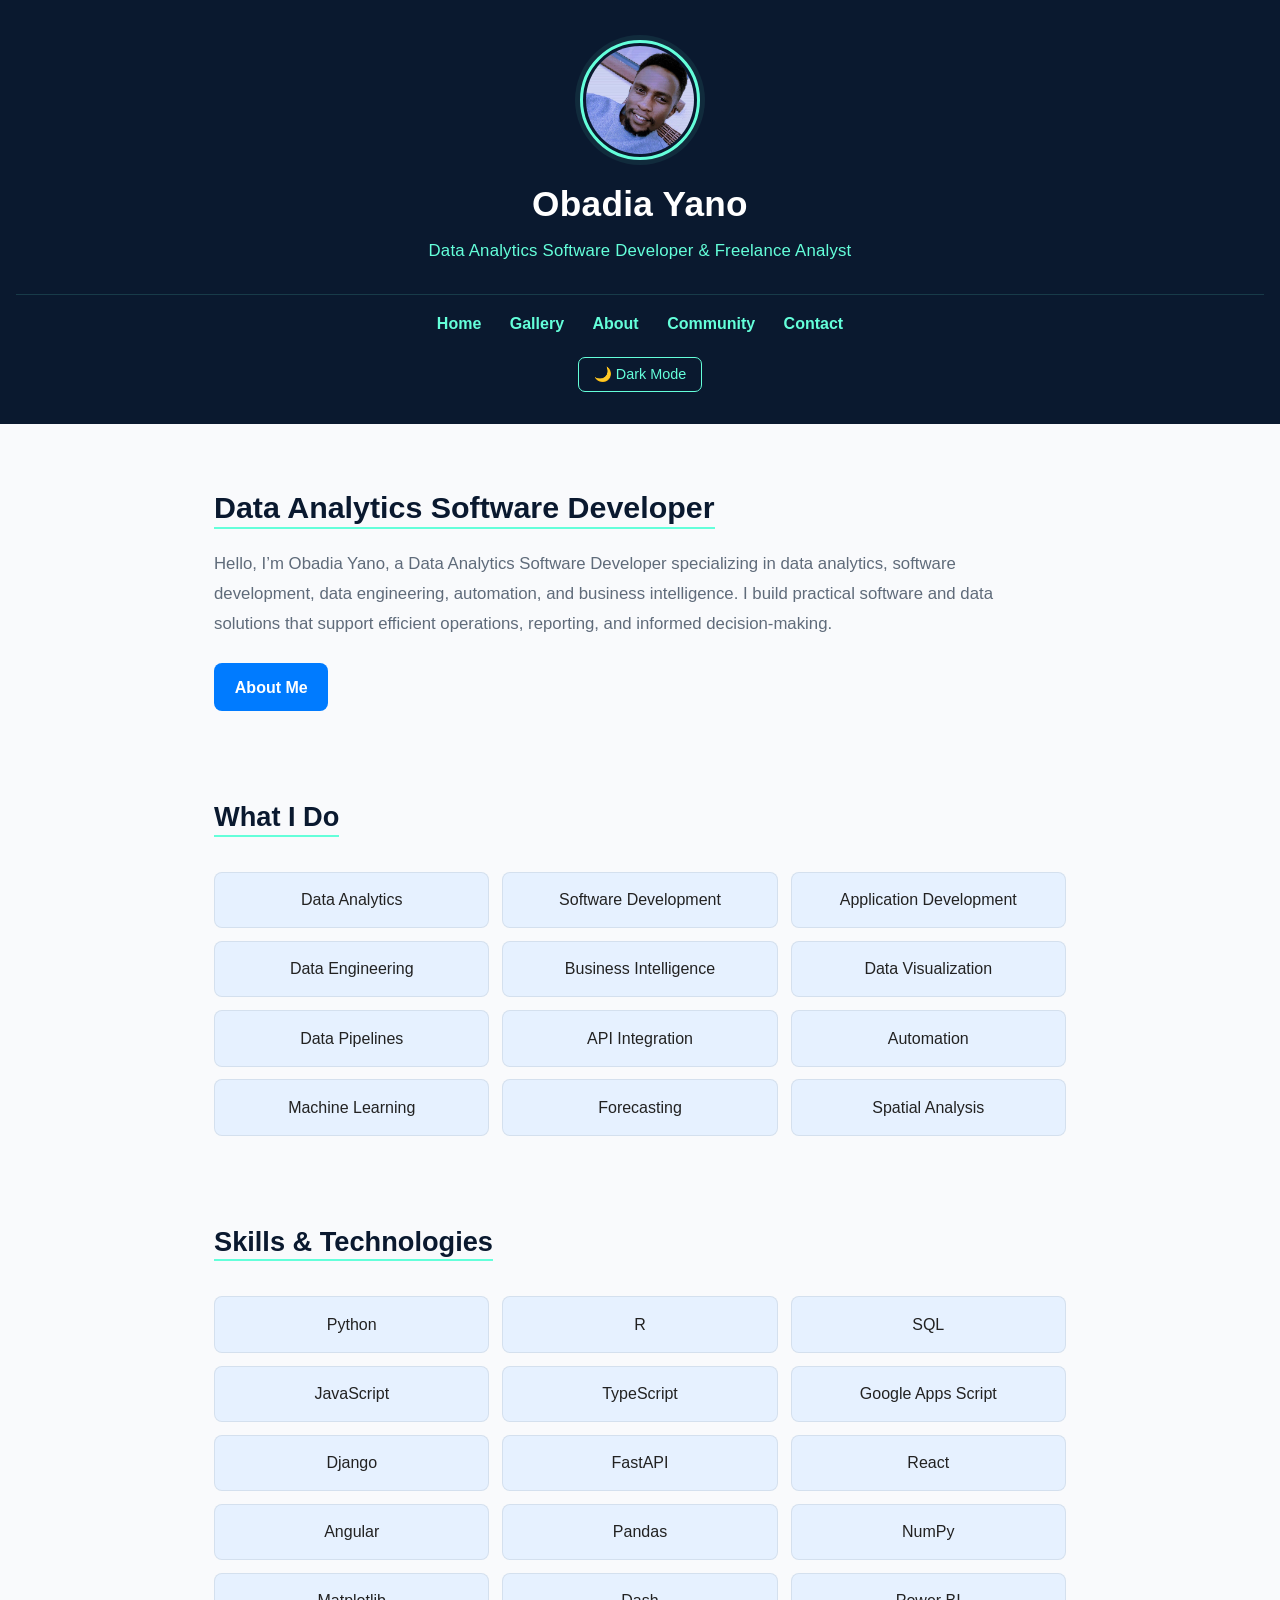
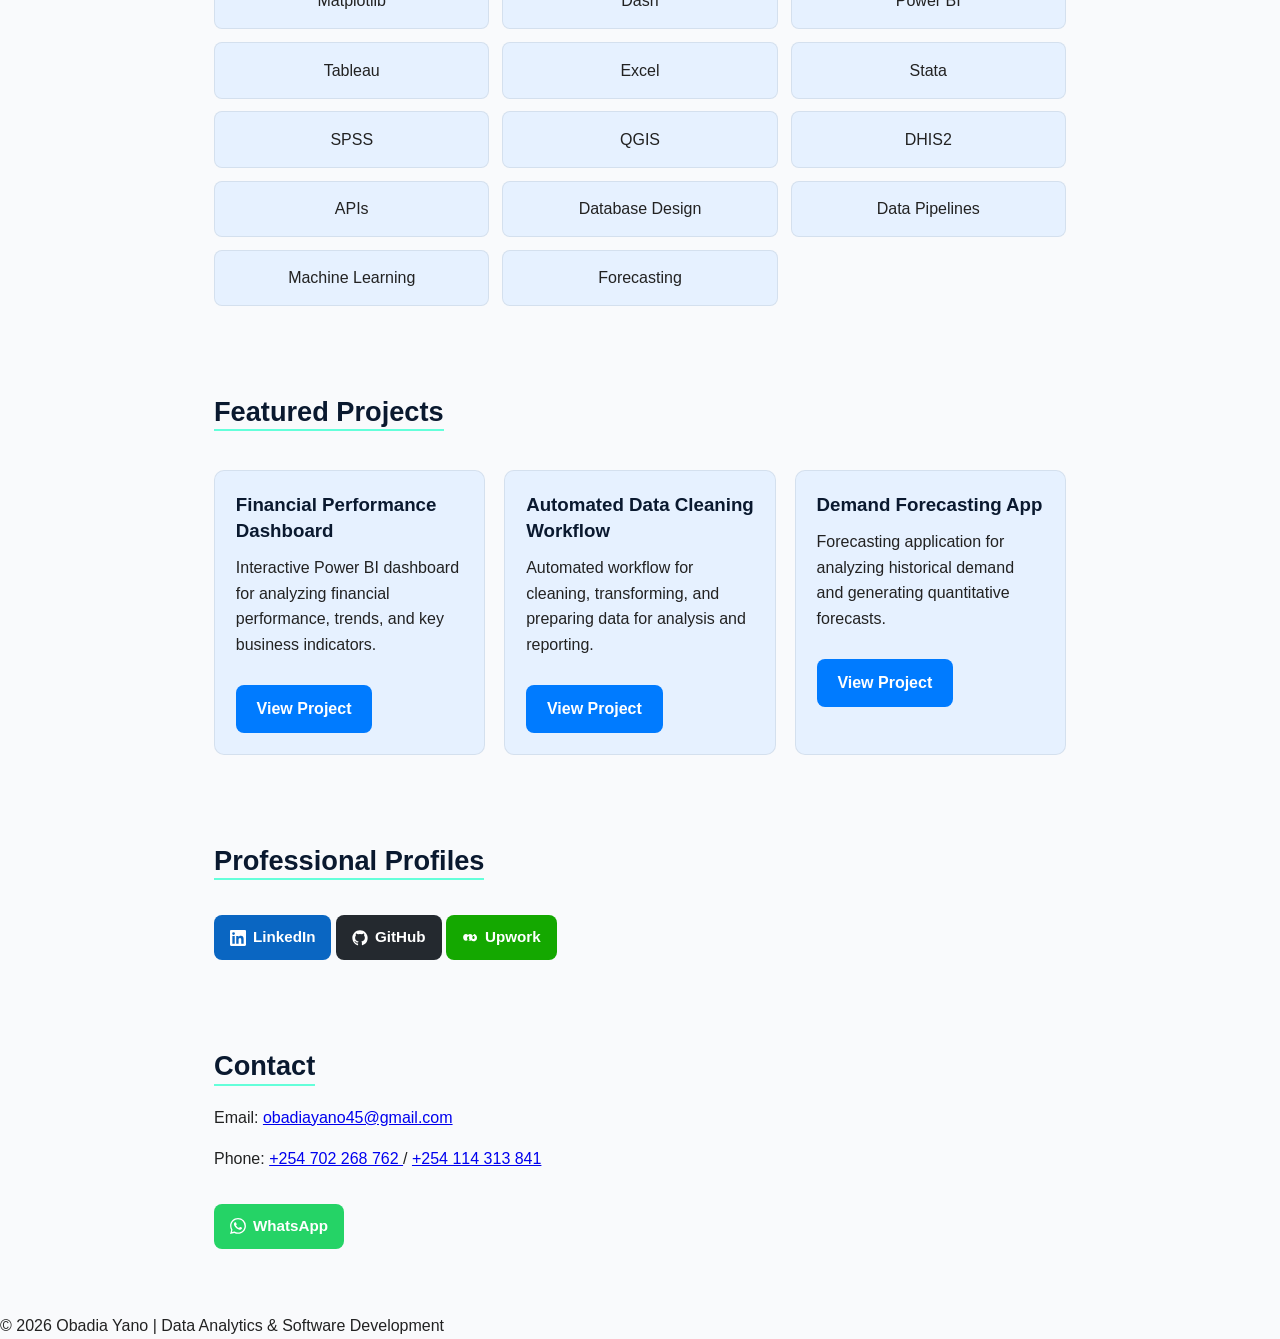
==== commit f569d947: "Update professional profiles section in index.html Added links to professional profiles including Li" ====
--- a/index.html
+++ b/index.html
@@ -306,14 +306,16 @@
 
 
   <!-- =========================================
-       PROFESSIONAL PROFILES
-       ========================================= -->
-
-  <section class="fade-in">
+     PROFESSIONAL PROFILES
+     ========================================= -->
+
+<section class="fade-in">
 
   <h2>Professional Profiles</h2>
 
   <div class="professional-profiles">
+
+    <!-- LINKEDIN -->
 
     <a
       href="https://www.linkedin.com/in/obadia-yano-761025238/"
@@ -332,6 +334,9 @@
 
     </a>
 
+
+    <!-- GITHUB -->
+
     <a
       href="https://github.com/YanoObed"
       target="_blank"
@@ -349,10 +354,29 @@
 
     </a>
 
+
+    <!-- UPWORK -->
+
+    <a
+      href="https://www.upwork.com/freelancers/~016cd408593ab0bb49"
+      target="_blank"
+      rel="noopener noreferrer"
+      class="social-profile upwork"
+      data-event="profile_click"
+      data-profile="Upwork"
+      aria-label="Upwork">
+
+      <svg viewBox="0 0 24 24" aria-hidden="true">
+        <path d="M18.56 13.6c-1.23 0-2.39-.53-3.25-1.4l.21-.98.01-.05c.19-1.15.79-2.08 1.68-2.08 1.02 0 1.68.9 1.68 2.25 0 1.35-.66 2.26-1.68 2.26h1.35zm-5.31-1.72c-.2-.31-.38-.65-.53-1.02-.15.37-.33.71-.53 1.02l-.42.71c.29.08.61.12.95.12s.66-.04.95-.12l-.42-.71zm-2.55-1.1c-.09.43-.14.87-.14 1.32 0 1.18.34 2.23.96 3.05-.42.25-.9.39-1.41.39-1.49 0-2.54-1.25-2.54-3.05 0-1.81 1.05-3.06 2.54-3.06.24 0 .47.03.69.09-.04.42-.07.84-.1 1.26zM20.01 5.9c-1.86 0-3.27 1.15-3.88 2.94-.62-1.79-2.02-2.94-3.89-2.94-1.35 0-2.49.59-3.22 1.61C8.32 6.49 7.18 5.9 5.83 5.9 3.4 5.9 1.7 7.99 1.7 10.98c0 2.98 1.7 5.08 4.13 5.08 1.08 0 2.05-.38 2.76-1.06.7.68 1.67 1.06 2.75 1.06 0.92 0 1.72-.29 2.38-.8.95 1.02 2.28 1.62 3.84 1.62 2.94 0 4.99-2.15 4.99-5.23 0-3.08-2.05-5.75-4.99-5.75z"/>
+      </svg>
+
+      <span>Upwork</span>
+
+    </a>
+
   </div>
 
 </section>
-
 
   <!-- =========================================
        CONTACT
--- a/style.css
+++ b/style.css
@@ -610,120 +610,21 @@
   flex-shrink: 0;
 }
 
-
-/* =========================================
-   FOOTER
-   ========================================= */
-
-footer {
-  text-align: center;
-  background: var(--header-bg);
-  color: #fff;
-  padding: 1.2rem 1rem;
-  margin-top: 3rem;
-  font-size: 0.9rem;
-}
-
-
-/* =========================================
-   RESPONSIVE DESIGN
-   ========================================= */
-
-@media (max-width: 600px) {
-
-  header {
-    padding: 2rem 1rem 1.5rem;
-  }
-
-  .profile-pic {
-    width: 105px;
-    height: 105px;
-  }
-
-  .profile-section h1 {
-    font-size: 1.8rem;
-  }
-
-  .subtitle {
-    font-size: 0.95rem;
-  }
-
-  nav {
-    margin-top: 1.4rem;
-  }
-
-  nav a {
-    display: inline-block;
-    margin: 0.35rem 0.45rem;
-    font-size: 0.9rem;
-  }
-
-  section {
-    margin: 2rem auto;
-    padding: 1rem;
-  }
-
-  .hero {
-    max-width: 900px;
-    margin: 2rem auto;
-    padding: 1rem;
-    text-align: left;
-  }
-
-  .hero h2 {
-    font-size: 1.6rem;
-  }
-
-  .hero p {
-    max-width: 100%;
-    font-size: 1rem;
-    line-height: 1.7;
-  }
-
-  .skills-list {
-    grid-template-columns: 1fr;
-  }
-
-  .projects,
-  .projects-grid {
-    grid-template-columns: 1fr;
-  }
-
-  .floating-socials {
-    right: 15px;
-    bottom: 15px;
-    gap: 10px;
-  }
-
-  .floating-socials a {
-    width: 45px;
-    height: 45px;
-    font-size: 21px;
-  }
-
-}
-
-/* =========================================
-   PROFESSIONAL PROFILE ICONS
-   ========================================= */
-
-.professional-profiles {
-  display: flex;
-  flex-wrap: wrap;
-  gap: 1rem;
-  margin-top: 1rem;
-}
+/* =========================================
+   PROFESSIONAL PROFILE BUTTONS
+   ========================================= */
 
 .social-profile {
   display: inline-flex;
   align-items: center;
-  gap: 8px;
-  padding: 0.7rem 1rem;
+  gap: 7px;
+  margin-top: 1rem;
+  padding: 0.65rem 1rem;
+  color: #fff;
+  font-weight: bold;
+  font-size: 0.95rem;
   border-radius: 8px;
-  background: var(--header-bg);
-  color: #fff;
-  text-decoration: none;
-  font-weight: 600;
+  text-decoration: none;
   transition:
     transform 0.2s ease,
     background 0.3s ease,
@@ -731,28 +632,44 @@
 }
 
 .social-profile svg {
-  width: 18px;
-  height: 18px;
+  width: 16px;
+  height: 16px;
   fill: currentColor;
   flex-shrink: 0;
 }
 
-.social-profile:hover {
-  transform: translateY(-2px);
-  box-shadow: var(--shadow);
+/* LinkedIn */
+.social-profile.linkedin {
+  background: #0a66c2;
 }
 
 .social-profile.linkedin:hover {
-  background: #0a66c2;
-  color: #fff;
+  background: #084f96;
+  color: #fff;
+  transform: translateY(-2px);
+  box-shadow: 0 5px 15px rgba(10, 102, 194, 0.25);
+}
+
+/* GitHub */
+.social-profile.github {
+  background: #24292f;
 }
 
 .social-profile.github:hover {
-  background: #333;
-  color: #fff;
-}
-
-body.dark .social-profile {
-  background: #112240;
-  color: #fff;
-}
+  background: #171a1d;
+  color: #fff;
+  transform: translateY(-2px);
+  box-shadow: 0 5px 15px rgba(36, 41, 47, 0.25);
+}
+
+/* Upwork */
+.social-profile.upwork {
+  background: #14a800;
+}
+
+.social-profile.upwork:hover {
+  background: #108a00;
+  color: #fff;
+  transform: translateY(-2px);
+  box-shadow: 0 5px 15px rgba(20, 168, 0, 0.25);
+}
